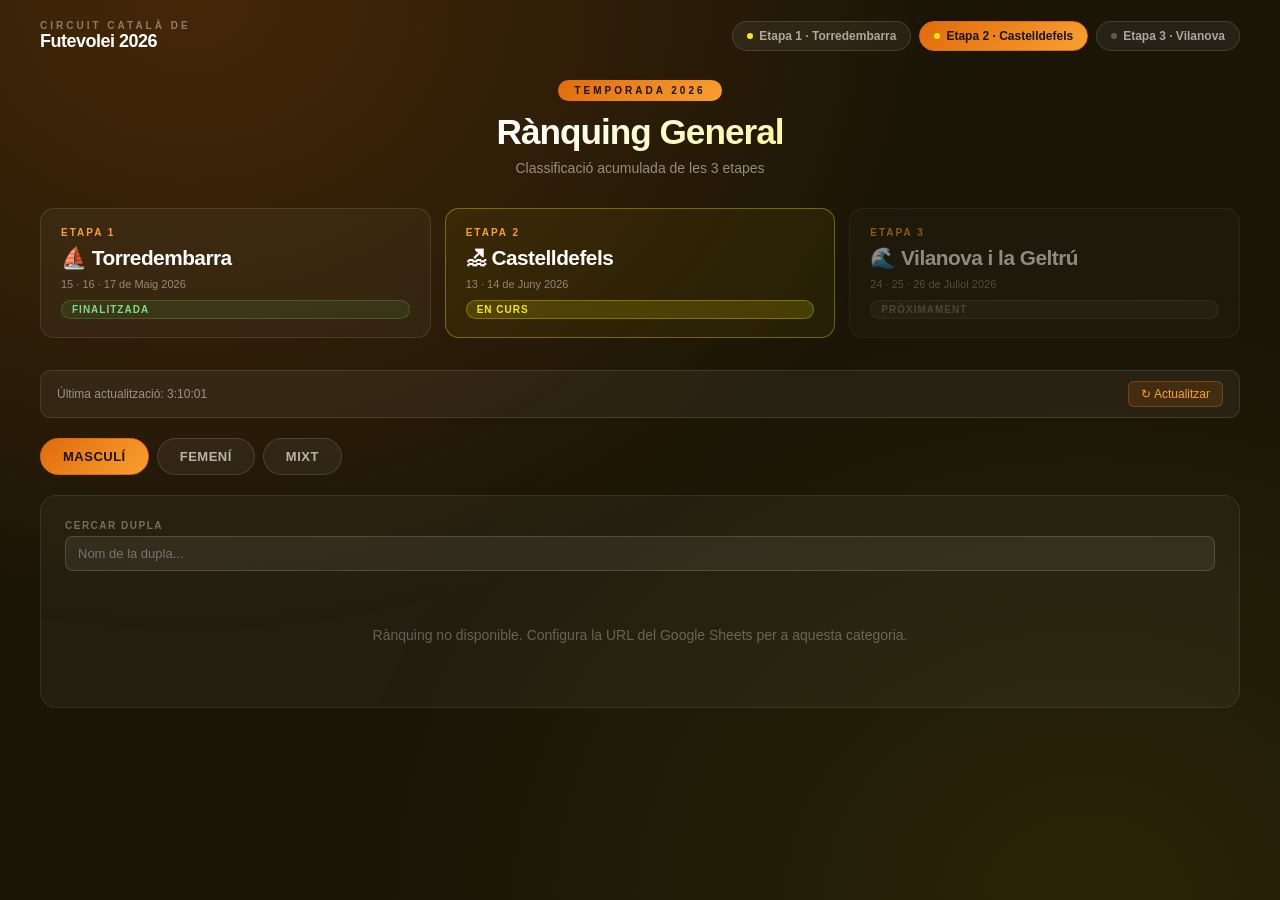
==== index.html @ 4a84e1e2 "Add files via upload" ====
<!DOCTYPE html>
<html lang="ca">
<head>
<meta charset="UTF-8">
<meta name="viewport" content="width=device-width, initial-scale=1.0">
<title>Rànquing General – Circuit Català de Futevolei 2026</title>
<!-- Google tag (gtag.js) -->
<script async src="https://www.googletagmanager.com/gtag/js?id=G-WKJ827VFRD"></script>
<script>
  window.dataLayer = window.dataLayer || [];
  function gtag(){dataLayer.push(arguments);}
  gtag('js', new Date());
  gtag('config', 'G-WKJ827VFRD');
</script>
<style>
*{margin:0;padding:0;box-sizing:border-box}
body{font-family:-apple-system,BlinkMacSystemFont,'Segoe UI',Roboto,sans-serif;background:#1a1507;min-height:100vh;padding:20px;color:#fff;overflow-x:hidden}
body::before{content:'';position:fixed;inset:0;background:radial-gradient(ellipse at 15% 0%,rgba(225,107,11,.22) 0%,transparent 50%),radial-gradient(ellipse at 85% 100%,rgba(249,234,9,.07) 0%,transparent 50%);pointer-events:none;z-index:0}
.container{max-width:1200px;margin:0 auto;position:relative;z-index:1}

/* NAV */
.top-nav{display:flex;align-items:center;justify-content:space-between;margin-bottom:28px;flex-wrap:wrap;gap:12px}
.nav-brand{display:flex;flex-direction:column}
.nav-brand-sub{font-size:10px;font-weight:700;letter-spacing:3px;color:rgba(255,255,255,.4);text-transform:uppercase}
.nav-brand-name{font-size:18px;font-weight:900;letter-spacing:-0.5px;color:#fff}
.nav-etapes{display:flex;gap:8px;flex-wrap:wrap}
.nav-etapa-btn{display:inline-flex;align-items:center;gap:6px;background:rgba(255,255,255,.06);border:1px solid rgba(255,255,255,.13);border-radius:20px;color:rgba(255,255,255,.6);text-decoration:none;font-size:12px;font-weight:600;padding:7px 14px;transition:all .2s}
.nav-etapa-btn:hover{background:rgba(225,107,11,.15);border-color:rgba(225,107,11,.4);color:#fff}
.nav-etapa-btn.active{background:linear-gradient(135deg,#e16b0b,#f9a030);border-color:#e16b0b;color:#1a1507}
.nav-etapa-btn .dot{width:6px;height:6px;border-radius:50%;background:#f9ea09;flex-shrink:0}
.nav-etapa-btn .dot.off{background:rgba(255,255,255,.25)}

/* HEADER */
.page-header{text-align:center;margin-bottom:32px}
.circuit-badge{display:inline-block;background:linear-gradient(135deg,#e16b0b,#f9a030);color:#1a1507;font-size:10px;font-weight:900;letter-spacing:3px;padding:5px 16px;border-radius:30px;margin-bottom:12px;text-transform:uppercase}
.page-title{font-size:2.2rem;font-weight:800;letter-spacing:-1px;line-height:1.1;margin-bottom:8px;background:linear-gradient(135deg,#fff 40%,#f9ea09);-webkit-background-clip:text;-webkit-text-fill-color:transparent;background-clip:text}
.page-sub{color:rgba(255,255,255,.5);font-size:14px}

/* ETAPES CARDS */
.etapes-grid{display:grid;grid-template-columns:repeat(3,1fr);gap:14px;margin-bottom:32px}
@media(max-width:700px){.etapes-grid{grid-template-columns:1fr}}
.etapa-card{background:rgba(255,255,255,.04);border:1px solid rgba(255,255,255,.1);border-radius:14px;padding:18px 20px;text-decoration:none;color:#fff;transition:all .2s;display:flex;flex-direction:column;gap:8px;position:relative;overflow:hidden}
.etapa-card::before{content:'';position:absolute;inset:0;background:linear-gradient(135deg,rgba(225,107,11,.08),transparent);opacity:0;transition:opacity .2s}
.etapa-card:hover{border-color:rgba(225,107,11,.4);transform:translateY(-2px);box-shadow:0 8px 32px rgba(225,107,11,.15)}
.etapa-card:hover::before{opacity:1}
.etapa-card.active-etapa{border-color:rgba(249,234,9,.35);background:rgba(249,234,9,.05)}
.etapa-card.upcoming{opacity:.5;cursor:default;pointer-events:none}
.etapa-card.upcoming:hover{transform:none;box-shadow:none}
.etapa-num{font-size:10px;font-weight:800;letter-spacing:2px;color:#f9a030;text-transform:uppercase}
.etapa-city{font-size:1.3rem;font-weight:800;letter-spacing:-.5px}
.etapa-date{font-size:11px;color:rgba(255,255,255,.45);font-weight:500}
.etapa-status{display:inline-block;font-size:10px;font-weight:700;letter-spacing:1px;padding:3px 10px;border-radius:10px;text-transform:uppercase;margin-top:2px}
.etapa-status.live{background:rgba(249,234,9,.15);color:#f9ea09;border:1px solid rgba(249,234,9,.3)}
.etapa-status.upcoming{background:rgba(255,255,255,.07);color:rgba(255,255,255,.35);border:1px solid rgba(255,255,255,.1)}
.etapa-status.done{background:rgba(100,200,100,.1);color:#7ddd7d;border:1px solid rgba(100,200,100,.25)}

/* CONTENT CARD */
.content-card{background:rgba(255,255,255,.04);border:1px solid rgba(255,255,255,.08);border-radius:16px;padding:24px;margin-bottom:16px}

/* TABS */
.cat-tabs{display:flex;gap:8px;margin-bottom:20px;flex-wrap:wrap}
.cat-tab{padding:10px 22px;background:rgba(255,255,255,.06);border:1px solid rgba(255,255,255,.13);border-radius:30px;color:rgba(255,255,255,.65);font-size:13px;font-weight:700;cursor:pointer;transition:all .2s;letter-spacing:.5px}
.cat-tab:hover{background:rgba(225,107,11,.15);border-color:rgba(225,107,11,.4);color:#fff}
.cat-tab.active{background:linear-gradient(135deg,#e16b0b,#f9a030);border-color:#e16b0b;color:#1a1507}

/* FILTERS */
.filters{display:flex;gap:12px;margin-bottom:16px;flex-wrap:wrap}
.filter-group{flex:1;min-width:180px}
.filter-group label{display:block;font-size:10px;font-weight:700;letter-spacing:1.5px;color:rgba(255,255,255,.35);text-transform:uppercase;margin-bottom:5px}
.filter-group input,.filter-group select{width:100%;padding:9px 12px;background:rgba(255,255,255,.06);border:1px solid rgba(255,255,255,.15);border-radius:8px;color:#fff;font-size:13px}
.filter-group input:focus,.filter-group select:focus{outline:none;border-color:#e16b0b}
.filter-group select option{background:#2a1f0a}

/* RANKING TABLE */
.ranking-table{width:100%;border-collapse:collapse}
.ranking-table thead tr{background:rgba(225,107,11,.12)}
.ranking-table th{padding:10px 14px;text-align:left;color:rgba(255,255,255,.45);font-size:11px;font-weight:700;letter-spacing:1px;text-transform:uppercase;cursor:pointer;user-select:none;white-space:nowrap}
.ranking-table th:hover{color:#f9a030}
.ranking-table th.num{text-align:center}
.ranking-table td{padding:10px 14px;border-bottom:1px solid rgba(255,255,255,.05);font-size:13px;color:rgba(255,255,255,.85)}
.ranking-table td.num{text-align:center}
.ranking-table tr:hover td{background:rgba(225,107,11,.06)}
.ranking-table tr:last-child td{border-bottom:none}

.pos{font-weight:800;font-size:1rem}
.pos-1{color:#f9ea09}
.pos-2{color:#d0d0d0}
.pos-3{color:#e16b0b}

.pts-col{font-weight:700;color:#f9a030;font-size:14px}
.pts-etapa{color:rgba(255,255,255,.45);font-size:12px}
.pts-etapa.has{color:rgba(255,255,255,.75)}

.dupla-name{font-weight:600}
.club-name{font-size:11px;color:rgba(255,255,255,.4);margin-top:2px}

.no-data{text-align:center;padding:40px;color:rgba(255,255,255,.3);font-size:14px}

/* UPDATE */
.update-bar{background:rgba(255,255,255,.05);border:1px solid rgba(255,255,255,.1);border-radius:10px;padding:10px 16px;font-size:12px;color:rgba(255,255,255,.5);margin-bottom:20px;display:flex;align-items:center;justify-content:space-between;flex-wrap:wrap;gap:8px}
.refresh-btn{background:rgba(225,107,11,.15);border:1px solid rgba(225,107,11,.35);color:#f9a030;font-size:12px;padding:5px 12px;border-radius:6px;cursor:pointer}
.refresh-btn:hover{background:rgba(225,107,11,.28)}

.loading{text-align:center;padding:40px;color:rgba(255,255,255,.35)}
.spinner{display:inline-block;width:24px;height:24px;border:2px solid rgba(255,255,255,.1);border-top-color:#e16b0b;border-radius:50%;animation:spin .8s linear infinite;margin-bottom:10px}
@keyframes spin{to{transform:rotate(360deg)}}
@media(max-width:600px){.page-title{font-size:1.6rem}body{padding:12px}.content-card{padding:14px}}
</style>
</head>
<body>
<div class="container">

<!-- NAV -->
<nav class="top-nav">
  <div class="nav-brand">
    <span class="nav-brand-sub">Circuit Català de</span>
    <span class="nav-brand-name">Futevolei 2026</span>
  </div>
  <div class="nav-etapes">
    <a href="torredembarra.html" class="nav-etapa-btn">
      <span class="dot"></span>Etapa 1 · Torredembarra
    </a>
    <a href="castelldefels.html" class="nav-etapa-btn active"><span class="dot"></span>Etapa 2 · Castelldefels</a>
    <span class="nav-etapa-btn"><span class="dot off"></span>Etapa 3 · Vilanova</span>
  </div>
</nav>

<!-- HEADER -->
<div class="page-header">
  <div><img src="logo.png" alt="Circuit Català" style="height:60px;filter:brightness(0) invert(1);opacity:.85;margin-bottom:10px" onerror="this.style.display='none'"></div>
  <div><span class="circuit-badge">Temporada 2026</span></div>
  <h1 class="page-title">Rànquing General</h1>
  <p class="page-sub">Classificació acumulada de les 3 etapes</p>
</div>

<!-- ETAPES CARDS -->
<div class="etapes-grid">
  <a href="torredembarra.html" class="etapa-card">
    <span class="etapa-num">Etapa 1</span>
    <span class="etapa-city">⛵ Torredembarra</span>
    <span class="etapa-date">15 · 16 · 17 de Maig 2026</span>
    <span class="etapa-status done">Finalitzada</span>
  </a>
  <a href="castelldefels.html" class="etapa-card active-etapa">
    <span class="etapa-num">Etapa 2</span>
    <span class="etapa-city">🏖 Castelldefels</span>
    <span class="etapa-date">13 · 14 de Juny 2026</span>
    <span class="etapa-status live">En curs</span>
  </a>
  <a href="vilanova.html" class="etapa-card upcoming">
    <span class="etapa-num">Etapa 3</span>
    <span class="etapa-city">🌊 Vilanova i la Geltrú</span>
    <span class="etapa-date">24 · 25 · 26 de Juliol 2026</span>
    <span class="etapa-status upcoming">Pròximament</span>
  </a>
</div>

<!-- UPDATE BAR -->
<div class="update-bar">
  <span id="last-update">Carregant rànquing...</span>
  <button class="refresh-btn" onclick="loadAllData()">↻ Actualitzar</button>
</div>

<!-- CAT TABS -->
<div class="cat-tabs">
  <button class="cat-tab active" onclick="switchCat('masc',this)">MASCULÍ</button>
  <button class="cat-tab" onclick="switchCat('femeni',this)">FEMENÍ</button>
  <button class="cat-tab" onclick="switchCat('mixt',this)">MIXT</button>
</div>

<div class="content-card">
  <div class="filters">
    <div class="filter-group">
      <label>Cercar dupla</label>
      <input type="text" id="search-dupla" placeholder="Nom de la dupla..." oninput="renderRanking()">
    </div>
  </div>
  <div id="ranking-content">
    <div class="loading"><div class="spinner"></div><p>Carregant dades...</p></div>
  </div>
</div>

</div>
<script>
// ── URLs RANKING (Google Sheets CSV) ─────────────────────
// Colunes: jugador, etapa_1, etapa_2, etapa_3, total (pontos ja calculats)
const RANKING_URLS = {
  masc:   'https://docs.google.com/spreadsheets/d/e/2PACX-1vRVwd7a3YqBdDzaDwcTBjEl8we4zX7CY9NFQYgVq4sI7mCsSC1YbwG3NDqfqMwtm47NcswYeRb42W15/pub?gid=1600162066&single=true&output=csv',
  femeni: 'https://docs.google.com/spreadsheets/d/e/2PACX-1vRVwd7a3YqBdDzaDwcTBjEl8we4zX7CY9NFQYgVq4sI7mCsSC1YbwG3NDqfqMwtm47NcswYeRb42W15/pub?gid=186506201&single=true&output=csv',
  mixt:   'https://docs.google.com/spreadsheets/d/e/2PACX-1vRVwd7a3YqBdDzaDwcTBjEl8we4zX7CY9NFQYgVq4sI7mCsSC1YbwG3NDqfqMwtm47NcswYeRb42W15/pub?gid=153975310&single=true&output=csv'
};

// ── DADOS ─────────────────────────────────────────────────
let rankingData = { masc: [], femeni: [], mixt: [] };
let currentCat = 'masc';
let sortField = 'total';
let sortAsc = false;

// ── CSV PARSER (robust) ──────────────────────────────────
function splitCSVLine(line){
  const r=[];let cur='';let q=false;
  for(let i=0;i<line.length;i++){const ch=line[i];
    if(ch==='"'){q=!q;}
    else if(ch===','&&!q){r.push(cur);cur='';}
    else cur+=ch;}
  r.push(cur);
  return r.map(s=>s.trim());
}
function csvToRows(text){
  const clean=text.replace(/^\uFEFF/,'').replace(/\r/g,'');
  const lines=clean.trim().split('\n').filter(l=>l.trim()!=='');
  if(!lines.length) return[];
  const headers=splitCSVLine(lines[0]).map(h=>h.toLowerCase().trim());
  const rows=[];
  for(let i=1;i<lines.length;i++){
    const vals=splitCSVLine(lines[i]);
    const row={};
    headers.forEach((k,idx)=>row[k]=(vals[idx]||'').trim());
    rows.push(row);
  }
  return rows;
}

// ── CÀRREGA ───────────────────────────────────────────────
async function loadAllData(){
  document.getElementById('last-update').textContent = 'Actualitzant...';
  await Promise.allSettled(Object.entries(RANKING_URLS).map(async([cat, url]) => {
    if(!url) return;
    try {
      const r = await fetch(url);
      if(!r.ok) throw new Error('HTTP ' + r.status);
      const data = parseRankingCSV(await r.text());
      if(data && data.length) rankingData[cat] = data;
    } catch(e) { console.warn('Ranking', cat, e); }
  }));
  document.getElementById('last-update').textContent =
    `Última actualització: ${new Date().toLocaleTimeString('ca-ES')}`;
  renderRanking();
}

function toNum(v){
  if(v===undefined||v===null||v==='') return null;
  const n=parseInt(String(v).replace(/[.\s]/g,''));
  return isNaN(n)?null:n;
}

function parseRankingCSV(text){
  const rows=csvToRows(text);
  const out=[];
  for(const row of rows){
    const nom = row.jugador || row.dupla || row.parella || '';
    if(!nom) continue;
    const e1=toNum(row.etapa_1), e2=toNum(row.etapa_2), e3=toNum(row.etapa_3);
    let total=toNum(row.total);
    if(total===null) total=(e1||0)+(e2||0)+(e3||0);
    out.push({ dupla: nom, etapa_1:e1, etapa_2:e2, etapa_3:e3, total });
  }
  return out.sort((a,b)=>(b.total||0)-(a.total||0));
}

// ── RENDER ────────────────────────────────────────────────
function switchCat(cat, btn){
  document.querySelectorAll('.cat-tab').forEach(t => t.classList.remove('active'));
  btn.classList.add('active');
  currentCat = cat;
  sortField = 'total'; sortAsc = false;
  renderRanking();
}

function sortBy(field){
  if(sortField === field) sortAsc = !sortAsc;
  else { sortField = field; sortAsc = false; }
  renderRanking();
}

function renderRanking(){
  const el = document.getElementById('ranking-content');
  const search = document.getElementById('search-dupla').value.toLowerCase();
  let data = [...(rankingData[currentCat] || [])];

  if(search) data = data.filter(d => d.dupla.toLowerCase().includes(search));

  data.sort((a,b) => {
    let av = a[sortField] ?? 0, bv = b[sortField] ?? 0;
    if(typeof av === 'string'){ av = av.toLowerCase(); bv = bv.toLowerCase(); }
    return sortAsc ? (av > bv ? 1 : -1) : (av < bv ? 1 : -1);
  });

  if(!data.length){
    el.innerHTML = `<div class="no-data">${rankingData[currentCat].length === 0
      ? 'Rànquing no disponible. Configura la URL del Google Sheets per a aquesta categoria.'
      : 'No s\'han trobat resultats.'}</div>`;
    return;
  }

  const rows = data.map((d, i) => {
    const pos = i + 1;
    const pc = pos===1?'pos-1':pos===2?'pos-2':pos===3?'pos-3':'';
    const e1 = d.etapa_1 ? `<span class="pts-etapa has">${d.etapa_1.toLocaleString()}</span>` : `<span class="pts-etapa">–</span>`;
    const e2 = d.etapa_2 ? `<span class="pts-etapa has">${d.etapa_2.toLocaleString()}</span>` : `<span class="pts-etapa">–</span>`;
    const e3 = d.etapa_3 ? `<span class="pts-etapa has">${d.etapa_3.toLocaleString()}</span>` : `<span class="pts-etapa">–</span>`;
    return `<tr>
      <td class="num"><span class="pos ${pc}">${pos}</span></td>
      <td><div class="dupla-name">${d.dupla}</div>${d.club?`<div class="club-name">${d.club}</div>`:''}</td>
      <td class="num">${e1}</td>
      <td class="num">${e2}</td>
      <td class="num">${e3}</td>
      <td class="num pts-col">${(d.total||0).toLocaleString()}</td>
    </tr>`;
  }).join('');

  el.innerHTML = `<div style="overflow-x:auto">
    <table class="ranking-table">
      <thead><tr>
        <th class="num" onclick="sortBy('pos')">#</th>
        <th onclick="sortBy('dupla')">Dupla</th>
        <th class="num" onclick="sortBy('etapa_1')">E1<br><small style="font-weight:400;opacity:.6">Torredembarra</small></th>
        <th class="num" onclick="sortBy('etapa_2')">E2<br><small style="font-weight:400;opacity:.6">Castelldefels</small></th>
        <th class="num" onclick="sortBy('etapa_3')">E3<br><small style="font-weight:400;opacity:.6">Vilanova</small></th>
        <th class="num" onclick="sortBy('total')">Total</th>
      </tr></thead>
      <tbody>${rows}</tbody>
    </table>
  </div>`;
}

// ── INIT ──────────────────────────────────────────────────
loadAllData();
setInterval(loadAllData, 120000);
</script>


</body>
</html>
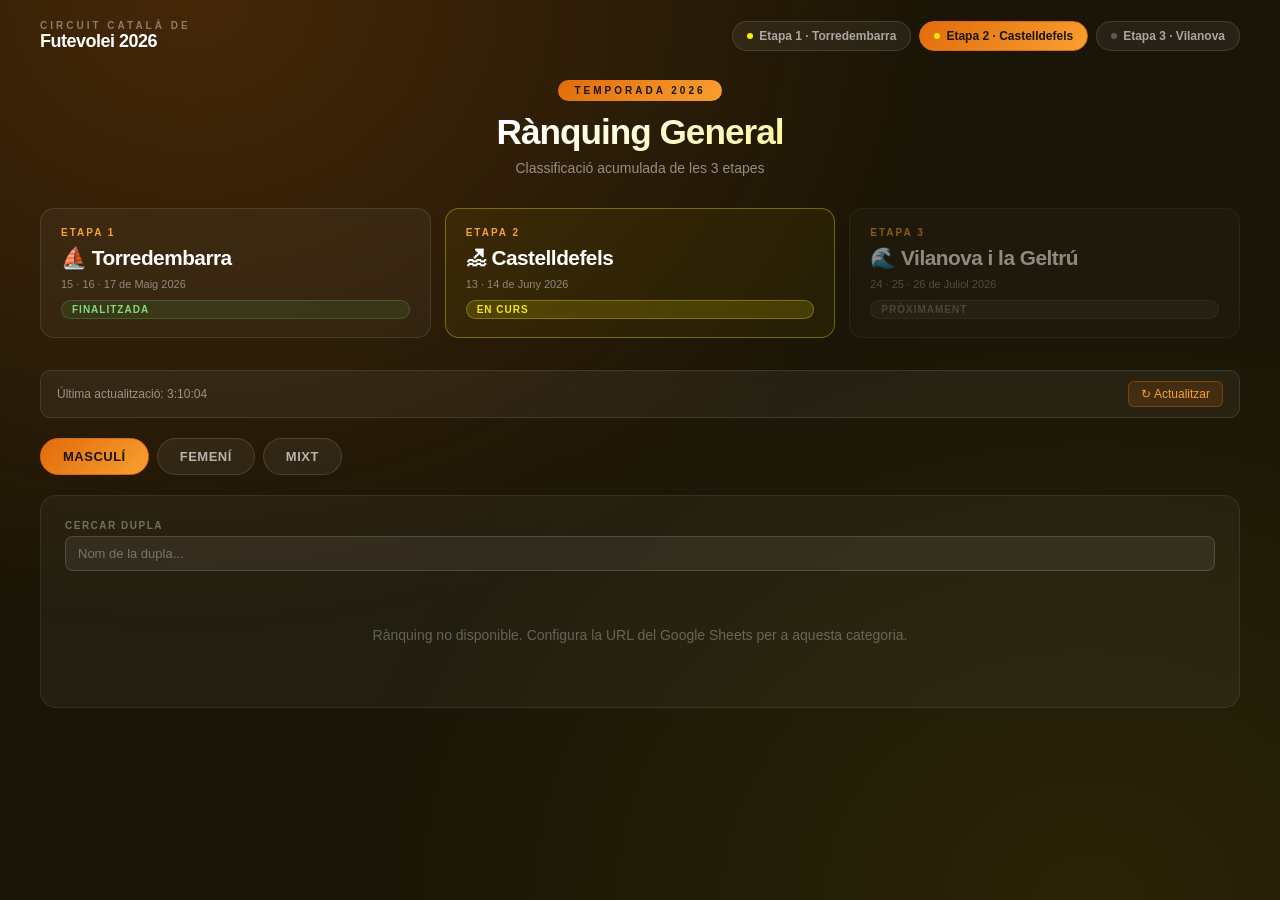
==== commit a80e130b: "Add files via upload" ====
--- a/index.html
+++ b/index.html
@@ -258,6 +258,25 @@
   return out.sort((a,b)=>(b.total||0)-(a.total||0));
 }
 
+// ── RÀNQUING (empat + desempat) ──────────────────────────
+// Total desc; desempat: qui va fer més punts abans (etapa_1, etapa_2, etapa_3)
+function rankCompare(a,b){
+  const dt=(b.total||0)-(a.total||0); if(dt) return dt;
+  const d1=(b.etapa_1||0)-(a.etapa_1||0); if(d1) return d1;
+  const d2=(b.etapa_2||0)-(a.etapa_2||0); if(d2) return d2;
+  const d3=(b.etapa_3||0)-(a.etapa_3||0); if(d3) return d3;
+  return 0;
+}
+function assignRanks(list){
+  const r=[...list].sort(rankCompare);
+  let lastTotal=null,lastRank=0;
+  r.forEach((d,i)=>{
+    if(d.total===lastTotal){ d._rank=lastRank; }
+    else { d._rank=i+1; lastRank=d._rank; lastTotal=d.total; }
+  });
+  return r;
+}
+
 // ── RENDER ────────────────────────────────────────────────
 function switchCat(cat, btn){
   document.querySelectorAll('.cat-tab').forEach(t => t.classList.remove('active'));
@@ -276,15 +295,21 @@
 function renderRanking(){
   const el = document.getElementById('ranking-content');
   const search = document.getElementById('search-dupla').value.toLowerCase();
+  assignRanks(rankingData[currentCat] || []);
   let data = [...(rankingData[currentCat] || [])];
 
   if(search) data = data.filter(d => d.dupla.toLowerCase().includes(search));
 
-  data.sort((a,b) => {
-    let av = a[sortField] ?? 0, bv = b[sortField] ?? 0;
-    if(typeof av === 'string'){ av = av.toLowerCase(); bv = bv.toLowerCase(); }
-    return sortAsc ? (av > bv ? 1 : -1) : (av < bv ? 1 : -1);
-  });
+  if(sortField === 'total' || sortField === 'pos'){
+    data.sort(rankCompare);
+    if(sortAsc) data.reverse();
+  } else {
+    data.sort((a,b) => {
+      let av = a[sortField] ?? 0, bv = b[sortField] ?? 0;
+      if(typeof av === 'string'){ av = av.toLowerCase(); bv = bv.toLowerCase(); }
+      return sortAsc ? (av > bv ? 1 : -1) : (av < bv ? 1 : -1);
+    });
+  }
 
   if(!data.length){
     el.innerHTML = `<div class="no-data">${rankingData[currentCat].length === 0
@@ -294,7 +319,7 @@
   }
 
   const rows = data.map((d, i) => {
-    const pos = i + 1;
+    const pos = d._rank;
     const pc = pos===1?'pos-1':pos===2?'pos-2':pos===3?'pos-3':'';
     const e1 = d.etapa_1 ? `<span class="pts-etapa has">${d.etapa_1.toLocaleString()}</span>` : `<span class="pts-etapa">–</span>`;
     const e2 = d.etapa_2 ? `<span class="pts-etapa has">${d.etapa_2.toLocaleString()}</span>` : `<span class="pts-etapa">–</span>`;
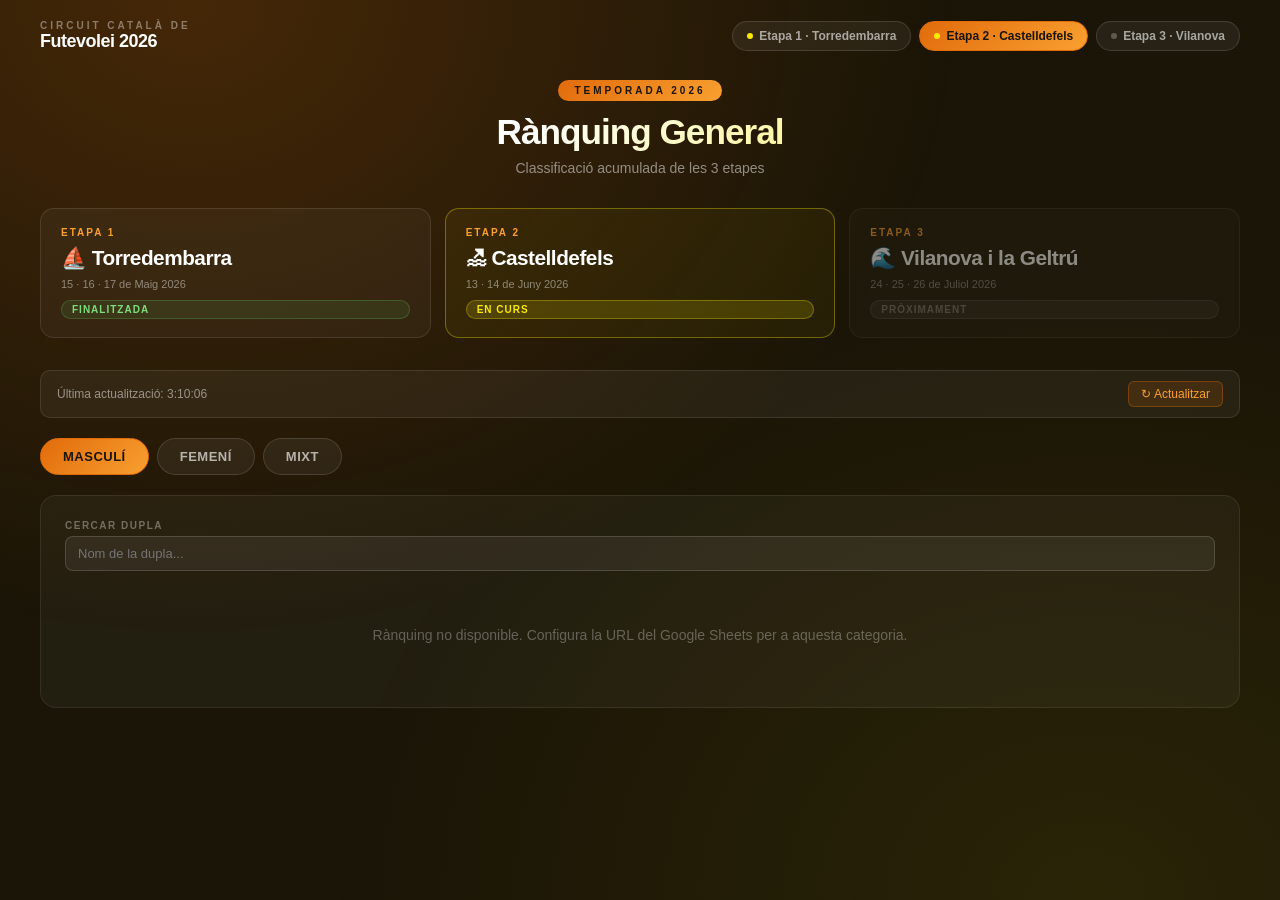
==== commit 154efcf6: "Add files via upload" ====
--- a/index.html
+++ b/index.html
@@ -93,6 +93,9 @@
 
 .dupla-name{font-weight:600}
 .club-name{font-size:11px;color:rgba(255,255,255,.4);margin-top:2px}
+.tie-mark{display:inline-block;margin-left:5px;font-size:11px;font-weight:800;color:#f9a030;vertical-align:middle}
+.rank-legend{display:flex;gap:18px;flex-wrap:wrap;margin-top:14px;padding-top:12px;border-top:1px solid rgba(255,255,255,.07);font-size:11px;color:rgba(255,255,255,.4)}
+.rank-legend b{color:#f9a030}
 
 .no-data{text-align:center;padding:40px;color:rgba(255,255,255,.3);font-size:14px}
 
@@ -274,6 +277,9 @@
     if(d.total===lastTotal){ d._rank=lastRank; }
     else { d._rank=i+1; lastRank=d._rank; lastTotal=d.total; }
   });
+  const counts={};
+  r.forEach(d=>counts[d._rank]=(counts[d._rank]||0)+1);
+  r.forEach(d=>d._tied=counts[d._rank]>1);
   return r;
 }
 
@@ -288,7 +294,7 @@
 
 function sortBy(field){
   if(sortField === field) sortAsc = !sortAsc;
-  else { sortField = field; sortAsc = false; }
+  else { sortField = field; sortAsc = (field === 'dupla'); }
   renderRanking();
 }
 
@@ -321,31 +327,38 @@
   const rows = data.map((d, i) => {
     const pos = d._rank;
     const pc = pos===1?'pos-1':pos===2?'pos-2':pos===3?'pos-3':'';
-    const e1 = d.etapa_1 ? `<span class="pts-etapa has">${d.etapa_1.toLocaleString()}</span>` : `<span class="pts-etapa">–</span>`;
-    const e2 = d.etapa_2 ? `<span class="pts-etapa has">${d.etapa_2.toLocaleString()}</span>` : `<span class="pts-etapa">–</span>`;
-    const e3 = d.etapa_3 ? `<span class="pts-etapa has">${d.etapa_3.toLocaleString()}</span>` : `<span class="pts-etapa">–</span>`;
+    const tie = d._tied ? `<span class="tie-mark" title="Empat amb la mateixa posició">=</span>` : '';
+    const cell = v => (v===null||v===undefined) ? `<span class="pts-etapa">–</span>` : `<span class="pts-etapa has">${v.toLocaleString()}</span>`;
     return `<tr>
-      <td class="num"><span class="pos ${pc}">${pos}</span></td>
-      <td><div class="dupla-name">${d.dupla}</div>${d.club?`<div class="club-name">${d.club}</div>`:''}</td>
-      <td class="num">${e1}</td>
-      <td class="num">${e2}</td>
-      <td class="num">${e3}</td>
+      <td class="num"><span class="pos ${pc}">${pos}</span>${tie}</td>
+      <td><div class="dupla-name">${d.dupla}</div></td>
+      <td class="num">${cell(d.etapa_1)}</td>
+      <td class="num">${cell(d.etapa_2)}</td>
+      <td class="num">${cell(d.etapa_3)}</td>
       <td class="num pts-col">${(d.total||0).toLocaleString()}</td>
     </tr>`;
   }).join('');
 
+  const arrow = f => sortField===f ? (sortAsc?' ↑':' ↓') : '';
+  const count = data.length;
+
   el.innerHTML = `<div style="overflow-x:auto">
     <table class="ranking-table">
       <thead><tr>
-        <th class="num" onclick="sortBy('pos')">#</th>
-        <th onclick="sortBy('dupla')">Dupla</th>
-        <th class="num" onclick="sortBy('etapa_1')">E1<br><small style="font-weight:400;opacity:.6">Torredembarra</small></th>
-        <th class="num" onclick="sortBy('etapa_2')">E2<br><small style="font-weight:400;opacity:.6">Castelldefels</small></th>
-        <th class="num" onclick="sortBy('etapa_3')">E3<br><small style="font-weight:400;opacity:.6">Vilanova</small></th>
-        <th class="num" onclick="sortBy('total')">Total</th>
+        <th class="num" onclick="sortBy('pos')">#${arrow('pos')}</th>
+        <th onclick="sortBy('dupla')">Dupla${arrow('dupla')}</th>
+        <th class="num" onclick="sortBy('etapa_1')">E1${arrow('etapa_1')}<br><small style="font-weight:400;opacity:.6">Torredembarra</small></th>
+        <th class="num" onclick="sortBy('etapa_2')">E2${arrow('etapa_2')}<br><small style="font-weight:400;opacity:.6">Castelldefels</small></th>
+        <th class="num" onclick="sortBy('etapa_3')">E3${arrow('etapa_3')}<br><small style="font-weight:400;opacity:.6">Vilanova</small></th>
+        <th class="num" onclick="sortBy('total')">Total${arrow('total')}</th>
       </tr></thead>
       <tbody>${rows}</tbody>
     </table>
+  </div>
+  <div class="rank-legend">
+    <span>${count} ${count===1?'dupla':'duples'}</span>
+    <span><b>=</b> mateixa posició (empat)</span>
+    <span>Desempat: qui arriba abans a la puntuació més alta</span>
   </div>`;
 }
 
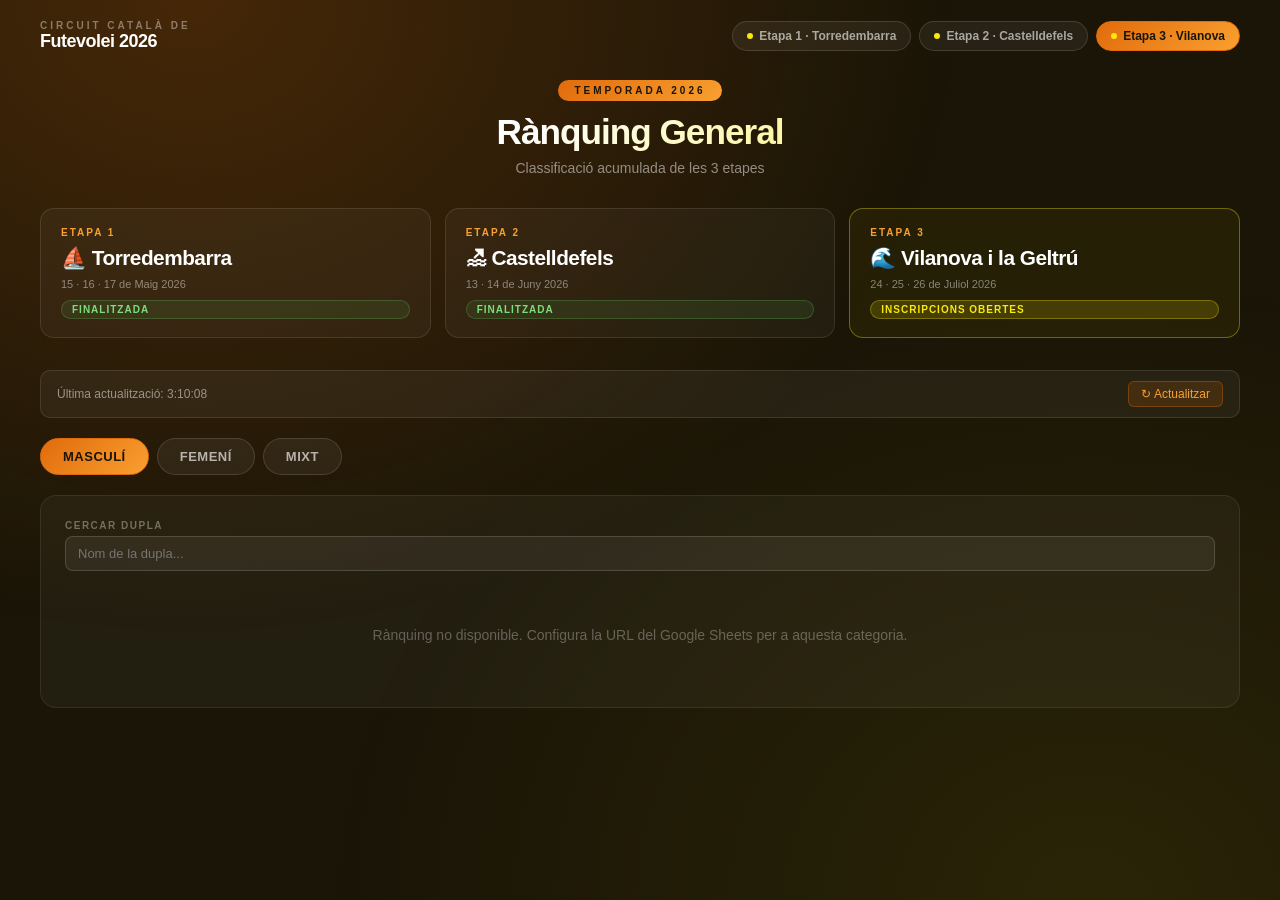
==== commit 977fb239: "Add files via upload" ====
--- a/index.html
+++ b/index.html
@@ -123,8 +123,8 @@
     <a href="torredembarra.html" class="nav-etapa-btn">
       <span class="dot"></span>Etapa 1 · Torredembarra
     </a>
-    <a href="castelldefels.html" class="nav-etapa-btn active"><span class="dot"></span>Etapa 2 · Castelldefels</a>
-    <span class="nav-etapa-btn"><span class="dot off"></span>Etapa 3 · Vilanova</span>
+    <a href="castelldefels.html" class="nav-etapa-btn"><span class="dot"></span>Etapa 2 · Castelldefels</a>
+    <a href="vilanova.html" class="nav-etapa-btn active"><span class="dot"></span>Etapa 3 · Vilanova</a>
   </div>
 </nav>
 
@@ -144,17 +144,17 @@
     <span class="etapa-date">15 · 16 · 17 de Maig 2026</span>
     <span class="etapa-status done">Finalitzada</span>
   </a>
-  <a href="castelldefels.html" class="etapa-card active-etapa">
+  <a href="castelldefels.html" class="etapa-card">
     <span class="etapa-num">Etapa 2</span>
     <span class="etapa-city">🏖 Castelldefels</span>
     <span class="etapa-date">13 · 14 de Juny 2026</span>
-    <span class="etapa-status live">En curs</span>
+    <span class="etapa-status done">Finalitzada</span>
   </a>
-  <a href="vilanova.html" class="etapa-card upcoming">
+  <a href="vilanova.html" class="etapa-card active-etapa">
     <span class="etapa-num">Etapa 3</span>
     <span class="etapa-city">🌊 Vilanova i la Geltrú</span>
     <span class="etapa-date">24 · 25 · 26 de Juliol 2026</span>
-    <span class="etapa-status upcoming">Pròximament</span>
+    <span class="etapa-status live">Inscripcions obertes</span>
   </a>
 </div>
 
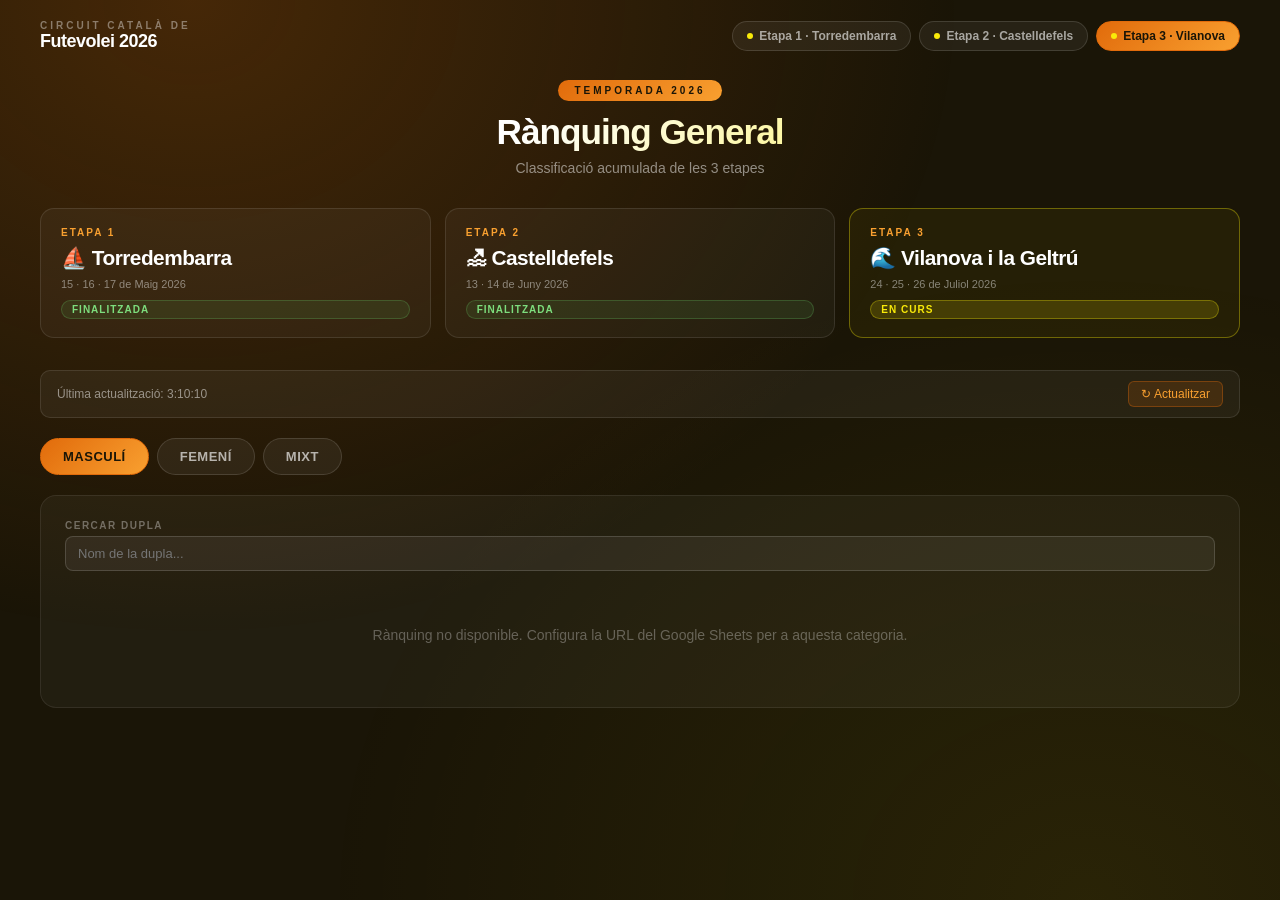
==== commit 606f9e4d: "Add files via upload" ====
--- a/index.html
+++ b/index.html
@@ -154,7 +154,7 @@
     <span class="etapa-num">Etapa 3</span>
     <span class="etapa-city">🌊 Vilanova i la Geltrú</span>
     <span class="etapa-date">24 · 25 · 26 de Juliol 2026</span>
-    <span class="etapa-status live">Inscripcions obertes</span>
+    <span class="etapa-status live">En curs</span>
   </a>
 </div>
 
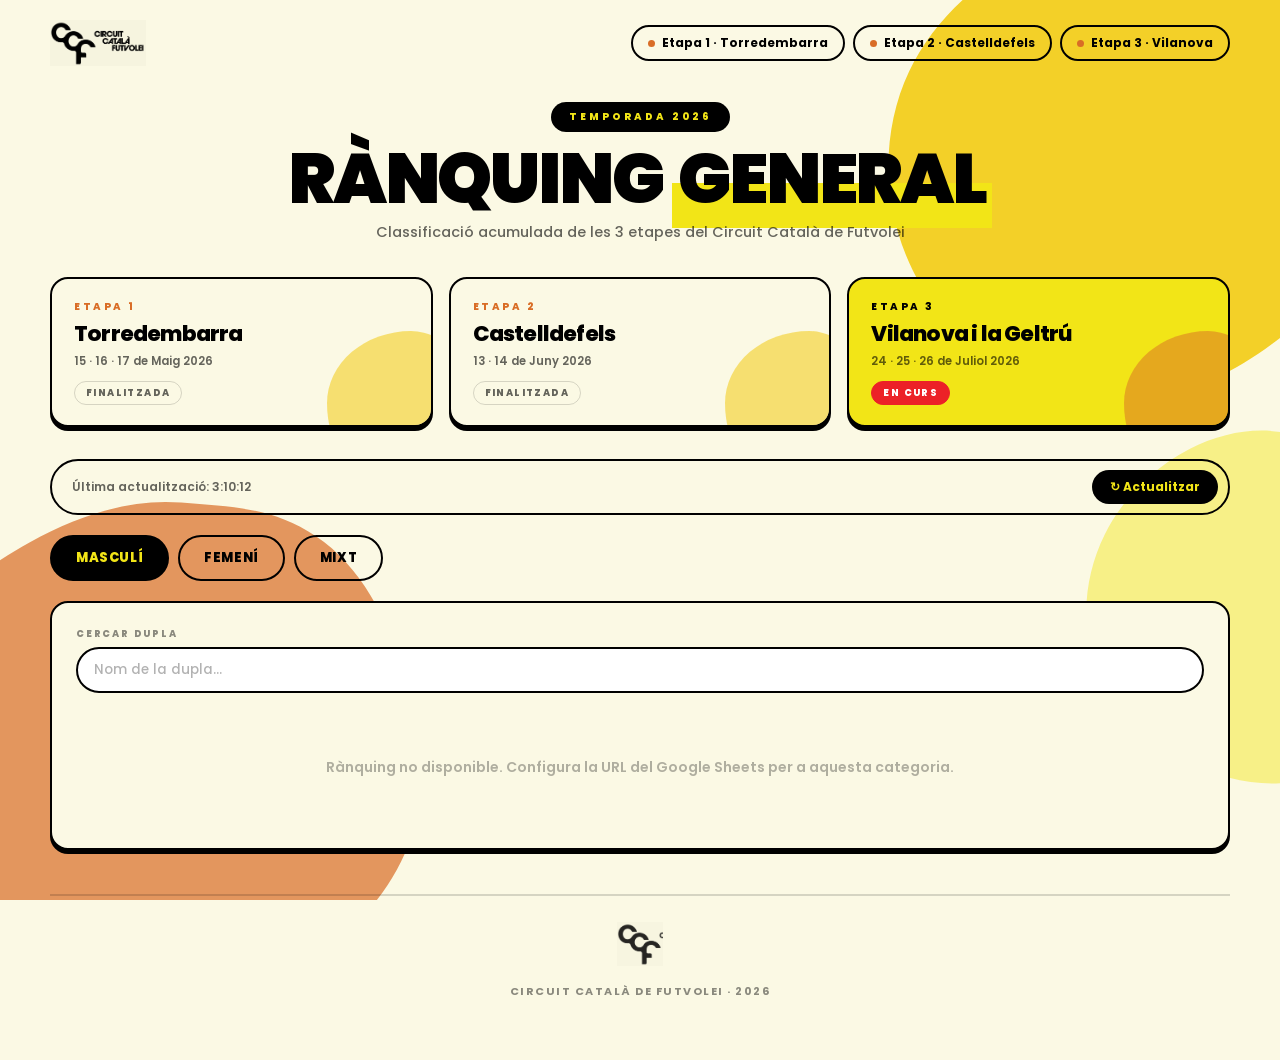
==== commit 43a8c137: "Add files via upload" ====
--- a/index.html
+++ b/index.html
@@ -3,168 +3,80 @@
 <head>
 <meta charset="UTF-8">
 <meta name="viewport" content="width=device-width, initial-scale=1.0">
-<title>Rànquing General – Circuit Català de Futevolei 2026</title>
-<!-- Google tag (gtag.js) -->
-<script async src="https://www.googletagmanager.com/gtag/js?id=G-WKJ827VFRD"></script>
-<script>
-  window.dataLayer = window.dataLayer || [];
-  function gtag(){dataLayer.push(arguments);}
-  gtag('js', new Date());
-  gtag('config', 'G-WKJ827VFRD');
-</script>
-<style>
-*{margin:0;padding:0;box-sizing:border-box}
-body{font-family:-apple-system,BlinkMacSystemFont,'Segoe UI',Roboto,sans-serif;background:#1a1507;min-height:100vh;padding:20px;color:#fff;overflow-x:hidden}
-body::before{content:'';position:fixed;inset:0;background:radial-gradient(ellipse at 15% 0%,rgba(225,107,11,.22) 0%,transparent 50%),radial-gradient(ellipse at 85% 100%,rgba(249,234,9,.07) 0%,transparent 50%);pointer-events:none;z-index:0}
-.container{max-width:1200px;margin:0 auto;position:relative;z-index:1}
-
-/* NAV */
-.top-nav{display:flex;align-items:center;justify-content:space-between;margin-bottom:28px;flex-wrap:wrap;gap:12px}
-.nav-brand{display:flex;flex-direction:column}
-.nav-brand-sub{font-size:10px;font-weight:700;letter-spacing:3px;color:rgba(255,255,255,.4);text-transform:uppercase}
-.nav-brand-name{font-size:18px;font-weight:900;letter-spacing:-0.5px;color:#fff}
-.nav-etapes{display:flex;gap:8px;flex-wrap:wrap}
-.nav-etapa-btn{display:inline-flex;align-items:center;gap:6px;background:rgba(255,255,255,.06);border:1px solid rgba(255,255,255,.13);border-radius:20px;color:rgba(255,255,255,.6);text-decoration:none;font-size:12px;font-weight:600;padding:7px 14px;transition:all .2s}
-.nav-etapa-btn:hover{background:rgba(225,107,11,.15);border-color:rgba(225,107,11,.4);color:#fff}
-.nav-etapa-btn.active{background:linear-gradient(135deg,#e16b0b,#f9a030);border-color:#e16b0b;color:#1a1507}
-.nav-etapa-btn .dot{width:6px;height:6px;border-radius:50%;background:#f9ea09;flex-shrink:0}
-.nav-etapa-btn .dot.off{background:rgba(255,255,255,.25)}
-
-/* HEADER */
-.page-header{text-align:center;margin-bottom:32px}
-.circuit-badge{display:inline-block;background:linear-gradient(135deg,#e16b0b,#f9a030);color:#1a1507;font-size:10px;font-weight:900;letter-spacing:3px;padding:5px 16px;border-radius:30px;margin-bottom:12px;text-transform:uppercase}
-.page-title{font-size:2.2rem;font-weight:800;letter-spacing:-1px;line-height:1.1;margin-bottom:8px;background:linear-gradient(135deg,#fff 40%,#f9ea09);-webkit-background-clip:text;-webkit-text-fill-color:transparent;background-clip:text}
-.page-sub{color:rgba(255,255,255,.5);font-size:14px}
-
-/* ETAPES CARDS */
-.etapes-grid{display:grid;grid-template-columns:repeat(3,1fr);gap:14px;margin-bottom:32px}
-@media(max-width:700px){.etapes-grid{grid-template-columns:1fr}}
-.etapa-card{background:rgba(255,255,255,.04);border:1px solid rgba(255,255,255,.1);border-radius:14px;padding:18px 20px;text-decoration:none;color:#fff;transition:all .2s;display:flex;flex-direction:column;gap:8px;position:relative;overflow:hidden}
-.etapa-card::before{content:'';position:absolute;inset:0;background:linear-gradient(135deg,rgba(225,107,11,.08),transparent);opacity:0;transition:opacity .2s}
-.etapa-card:hover{border-color:rgba(225,107,11,.4);transform:translateY(-2px);box-shadow:0 8px 32px rgba(225,107,11,.15)}
-.etapa-card:hover::before{opacity:1}
-.etapa-card.active-etapa{border-color:rgba(249,234,9,.35);background:rgba(249,234,9,.05)}
-.etapa-card.upcoming{opacity:.5;cursor:default;pointer-events:none}
-.etapa-card.upcoming:hover{transform:none;box-shadow:none}
-.etapa-num{font-size:10px;font-weight:800;letter-spacing:2px;color:#f9a030;text-transform:uppercase}
-.etapa-city{font-size:1.3rem;font-weight:800;letter-spacing:-.5px}
-.etapa-date{font-size:11px;color:rgba(255,255,255,.45);font-weight:500}
-.etapa-status{display:inline-block;font-size:10px;font-weight:700;letter-spacing:1px;padding:3px 10px;border-radius:10px;text-transform:uppercase;margin-top:2px}
-.etapa-status.live{background:rgba(249,234,9,.15);color:#f9ea09;border:1px solid rgba(249,234,9,.3)}
-.etapa-status.upcoming{background:rgba(255,255,255,.07);color:rgba(255,255,255,.35);border:1px solid rgba(255,255,255,.1)}
-.etapa-status.done{background:rgba(100,200,100,.1);color:#7ddd7d;border:1px solid rgba(100,200,100,.25)}
-
-/* CONTENT CARD */
-.content-card{background:rgba(255,255,255,.04);border:1px solid rgba(255,255,255,.08);border-radius:16px;padding:24px;margin-bottom:16px}
-
-/* TABS */
-.cat-tabs{display:flex;gap:8px;margin-bottom:20px;flex-wrap:wrap}
-.cat-tab{padding:10px 22px;background:rgba(255,255,255,.06);border:1px solid rgba(255,255,255,.13);border-radius:30px;color:rgba(255,255,255,.65);font-size:13px;font-weight:700;cursor:pointer;transition:all .2s;letter-spacing:.5px}
-.cat-tab:hover{background:rgba(225,107,11,.15);border-color:rgba(225,107,11,.4);color:#fff}
-.cat-tab.active{background:linear-gradient(135deg,#e16b0b,#f9a030);border-color:#e16b0b;color:#1a1507}
-
-/* FILTERS */
-.filters{display:flex;gap:12px;margin-bottom:16px;flex-wrap:wrap}
-.filter-group{flex:1;min-width:180px}
-.filter-group label{display:block;font-size:10px;font-weight:700;letter-spacing:1.5px;color:rgba(255,255,255,.35);text-transform:uppercase;margin-bottom:5px}
-.filter-group input,.filter-group select{width:100%;padding:9px 12px;background:rgba(255,255,255,.06);border:1px solid rgba(255,255,255,.15);border-radius:8px;color:#fff;font-size:13px}
-.filter-group input:focus,.filter-group select:focus{outline:none;border-color:#e16b0b}
-.filter-group select option{background:#2a1f0a}
-
-/* RANKING TABLE */
-.ranking-table{width:100%;border-collapse:collapse}
-.ranking-table thead tr{background:rgba(225,107,11,.12)}
-.ranking-table th{padding:10px 14px;text-align:left;color:rgba(255,255,255,.45);font-size:11px;font-weight:700;letter-spacing:1px;text-transform:uppercase;cursor:pointer;user-select:none;white-space:nowrap}
-.ranking-table th:hover{color:#f9a030}
-.ranking-table th.num{text-align:center}
-.ranking-table td{padding:10px 14px;border-bottom:1px solid rgba(255,255,255,.05);font-size:13px;color:rgba(255,255,255,.85)}
-.ranking-table td.num{text-align:center}
-.ranking-table tr:hover td{background:rgba(225,107,11,.06)}
-.ranking-table tr:last-child td{border-bottom:none}
-
-.pos{font-weight:800;font-size:1rem}
-.pos-1{color:#f9ea09}
-.pos-2{color:#d0d0d0}
-.pos-3{color:#e16b0b}
-
-.pts-col{font-weight:700;color:#f9a030;font-size:14px}
-.pts-etapa{color:rgba(255,255,255,.45);font-size:12px}
-.pts-etapa.has{color:rgba(255,255,255,.75)}
-
-.dupla-name{font-weight:600}
-.club-name{font-size:11px;color:rgba(255,255,255,.4);margin-top:2px}
-.tie-mark{display:inline-block;margin-left:5px;font-size:11px;font-weight:800;color:#f9a030;vertical-align:middle}
-.rank-legend{display:flex;gap:18px;flex-wrap:wrap;margin-top:14px;padding-top:12px;border-top:1px solid rgba(255,255,255,.07);font-size:11px;color:rgba(255,255,255,.4)}
-.rank-legend b{color:#f9a030}
-
-.no-data{text-align:center;padding:40px;color:rgba(255,255,255,.3);font-size:14px}
-
-/* UPDATE */
-.update-bar{background:rgba(255,255,255,.05);border:1px solid rgba(255,255,255,.1);border-radius:10px;padding:10px 16px;font-size:12px;color:rgba(255,255,255,.5);margin-bottom:20px;display:flex;align-items:center;justify-content:space-between;flex-wrap:wrap;gap:8px}
-.refresh-btn{background:rgba(225,107,11,.15);border:1px solid rgba(225,107,11,.35);color:#f9a030;font-size:12px;padding:5px 12px;border-radius:6px;cursor:pointer}
-.refresh-btn:hover{background:rgba(225,107,11,.28)}
-
-.loading{text-align:center;padding:40px;color:rgba(255,255,255,.35)}
-.spinner{display:inline-block;width:24px;height:24px;border:2px solid rgba(255,255,255,.1);border-top-color:#e16b0b;border-radius:50%;animation:spin .8s linear infinite;margin-bottom:10px}
-@keyframes spin{to{transform:rotate(360deg)}}
-@media(max-width:600px){.page-title{font-size:1.6rem}body{padding:12px}.content-card{padding:14px}}
-</style>
+<title>Rànquing General – Circuit Català de Futvolei 2026</title>
+<meta name="description" content="Rànquing general del Circuit Català de Futvolei 2026. Classificació acumulada de les etapes de Torredembarra, Castelldefels i Vilanova.">
+<meta name="theme-color" content="#FBF9E4">
+<link rel="preconnect" href="https://fonts.googleapis.com">
+<link rel="preconnect" href="https://fonts.gstatic.com" crossorigin>
+<link href="https://fonts.googleapis.com/css2?family=Poppins:wght@500;600;700;800;900&display=swap" rel="stylesheet">
+<link rel="stylesheet" href="ccf.css">
 </head>
 <body>
-<div class="container">
-
-<!-- NAV -->
+
+<!-- ── BLOBS DE FONS ───────────────────────────── -->
+<div class="blobs" aria-hidden="true">
+  <svg class="blob-a" viewBox="0 0 200 200" xmlns="http://www.w3.org/2000/svg">
+    <path fill="#F2CB13" d="M42.7,-62.9C55.1,-54.8,64.6,-42.1,70.7,-27.8C76.8,-13.5,79.5,2.4,75.3,16.4C71.1,30.4,60,42.5,47.2,52.9C34.4,63.3,19.9,72,3.6,74.5C-12.7,77,-30.8,73.3,-45.3,63.9C-59.8,54.5,-70.7,39.4,-75.6,22.7C-80.5,6,-79.4,-12.3,-72.2,-27.6C-65,-42.9,-51.7,-55.2,-37.1,-62.9C-22.5,-70.6,-6.6,-73.7,7.9,-71.3C22.4,-68.9,30.3,-71,42.7,-62.9Z" transform="translate(100 100)"/>
+  </svg>
+  <svg class="blob-b" viewBox="0 0 200 200" xmlns="http://www.w3.org/2000/svg">
+    <path fill="#D96D26" d="M47.4,-66.8C60.1,-58.4,68,-43.1,72.8,-27.3C77.6,-11.5,79.3,4.9,74.6,19.2C69.9,33.5,58.8,45.8,45.5,55.6C32.2,65.4,16.1,72.7,-0.8,73.8C-17.7,74.9,-35.4,69.8,-48.3,59.4C-61.2,49,-69.3,33.3,-73.1,16.6C-76.9,-0.1,-76.4,-17.8,-69.3,-32.1C-62.2,-46.4,-48.5,-57.3,-34.3,-65.1C-20.1,-72.9,-5.4,-77.6,8.9,-76.4C23.2,-75.2,34.7,-75.2,47.4,-66.8Z" transform="translate(100 100)"/>
+  </svg>
+  <svg class="blob-c" viewBox="0 0 200 200" xmlns="http://www.w3.org/2000/svg">
+    <path fill="#F2E517" d="M39.9,-56.6C51.1,-49.3,59.2,-37.3,65.2,-24C71.2,-10.7,75.1,3.9,71.6,16.6C68.1,29.3,57.2,40.1,45.1,49.6C33,59.1,19.7,67.3,4.7,69.3C-10.3,71.3,-27,67.1,-41.2,58.4C-55.4,49.7,-67.1,36.5,-71.9,21.2C-76.7,5.9,-74.6,-11.5,-67.4,-26C-60.2,-40.5,-47.9,-52.1,-34.6,-58.9C-21.3,-65.7,-7,-67.7,4.8,-64.3C16.6,-60.9,28.7,-63.9,39.9,-56.6Z" transform="translate(100 100)"/>
+  </svg>
+</div>
+
+<div class="container narrow">
+
+<!-- ── NAV ─────────────────────────────────────── -->
 <nav class="top-nav">
-  <div class="nav-brand">
-    <span class="nav-brand-sub">Circuit Català de</span>
-    <span class="nav-brand-name">Futevolei 2026</span>
-  </div>
+  <a href="index.html" class="nav-logo" aria-label="Circuit Català de Futvolei">
+    <img src="ccf-lockup.png" alt="Circuit Català de Futvolei"
+         onerror="this.outerHTML='<span class=&quot;fallback&quot;>CIRCUIT CATALÀ FUTVOLEI</span>'">
+  </a>
   <div class="nav-etapes">
-    <a href="torredembarra.html" class="nav-etapa-btn">
-      <span class="dot"></span>Etapa 1 · Torredembarra
-    </a>
+    <a href="torredembarra.html" class="nav-etapa-btn"><span class="dot"></span>Etapa 1 · Torredembarra</a>
     <a href="castelldefels.html" class="nav-etapa-btn"><span class="dot"></span>Etapa 2 · Castelldefels</a>
-    <a href="vilanova.html" class="nav-etapa-btn active"><span class="dot"></span>Etapa 3 · Vilanova</a>
+    <a href="vilanova.html" class="nav-etapa-btn"><span class="dot"></span>Etapa 3 · Vilanova</a>
   </div>
 </nav>
 
-<!-- HEADER -->
+<!-- ── HEADER ──────────────────────────────────── -->
 <div class="page-header">
-  <div><img src="logo.png" alt="Circuit Català" style="height:60px;filter:brightness(0) invert(1);opacity:.85;margin-bottom:10px" onerror="this.style.display='none'"></div>
   <div><span class="circuit-badge">Temporada 2026</span></div>
-  <h1 class="page-title">Rànquing General</h1>
-  <p class="page-sub">Classificació acumulada de les 3 etapes</p>
-</div>
-
-<!-- ETAPES CARDS -->
+  <h1 class="page-title">Rànquing <span class="hl">General</span></h1>
+  <p class="page-sub">Classificació acumulada de les 3 etapes del Circuit Català de Futvolei</p>
+</div>
+
+<!-- ── ETAPES CARDS ────────────────────────────── -->
 <div class="etapes-grid">
   <a href="torredembarra.html" class="etapa-card">
     <span class="etapa-num">Etapa 1</span>
-    <span class="etapa-city">⛵ Torredembarra</span>
+    <span class="etapa-city">Torredembarra</span>
     <span class="etapa-date">15 · 16 · 17 de Maig 2026</span>
     <span class="etapa-status done">Finalitzada</span>
   </a>
   <a href="castelldefels.html" class="etapa-card">
     <span class="etapa-num">Etapa 2</span>
-    <span class="etapa-city">🏖 Castelldefels</span>
+    <span class="etapa-city">Castelldefels</span>
     <span class="etapa-date">13 · 14 de Juny 2026</span>
     <span class="etapa-status done">Finalitzada</span>
   </a>
   <a href="vilanova.html" class="etapa-card active-etapa">
     <span class="etapa-num">Etapa 3</span>
-    <span class="etapa-city">🌊 Vilanova i la Geltrú</span>
+    <span class="etapa-city">Vilanova i la Geltrú</span>
     <span class="etapa-date">24 · 25 · 26 de Juliol 2026</span>
     <span class="etapa-status live">En curs</span>
   </a>
 </div>
 
-<!-- UPDATE BAR -->
+<!-- ── UPDATE BAR ──────────────────────────────── -->
 <div class="update-bar">
   <span id="last-update">Carregant rànquing...</span>
   <button class="refresh-btn" onclick="loadAllData()">↻ Actualitzar</button>
 </div>
 
-<!-- CAT TABS -->
+<!-- ── CAT TABS ────────────────────────────────── -->
 <div class="cat-tabs">
   <button class="cat-tab active" onclick="switchCat('masc',this)">MASCULÍ</button>
   <button class="cat-tab" onclick="switchCat('femeni',this)">FEMENÍ</button>
@@ -183,7 +95,14 @@
   </div>
 </div>
 
-</div>
+<!-- ── FOOTER ──────────────────────────────────── -->
+<footer class="site-footer">
+  <img src="ccf-mark.png" alt="CCF" onerror="this.style.display='none'">
+  <p>Circuit Català de Futvolei · 2026</p>
+</footer>
+
+</div>
+
 <script>
 // ── URLs RANKING (Google Sheets CSV) ─────────────────────
 // Colunes: jugador, etapa_1, etapa_2, etapa_3, total (pontos ja calculats)
@@ -210,7 +129,7 @@
   return r.map(s=>s.trim());
 }
 function csvToRows(text){
-  const clean=text.replace(/^\uFEFF/,'').replace(/\r/g,'');
+  const clean=text.replace(/^﻿/,'').replace(/\r/g,'');
   const lines=clean.trim().split('\n').filter(l=>l.trim()!=='');
   if(!lines.length) return[];
   const headers=splitCSVLine(lines[0]).map(h=>h.toLowerCase().trim());
@@ -327,9 +246,10 @@
   const rows = data.map((d, i) => {
     const pos = d._rank;
     const pc = pos===1?'pos-1':pos===2?'pos-2':pos===3?'pos-3':'';
+    const rowClass = pos<=3 ? `podium-${pos}` : '';
     const tie = d._tied ? `<span class="tie-mark" title="Empat amb la mateixa posició">=</span>` : '';
     const cell = v => (v===null||v===undefined) ? `<span class="pts-etapa">–</span>` : `<span class="pts-etapa has">${v.toLocaleString()}</span>`;
-    return `<tr>
+    return `<tr class="${rowClass}">
       <td class="num"><span class="pos ${pc}">${pos}</span>${tie}</td>
       <td><div class="dupla-name">${d.dupla}</div></td>
       <td class="num">${cell(d.etapa_1)}</td>
@@ -347,9 +267,9 @@
       <thead><tr>
         <th class="num" onclick="sortBy('pos')">#${arrow('pos')}</th>
         <th onclick="sortBy('dupla')">Dupla${arrow('dupla')}</th>
-        <th class="num" onclick="sortBy('etapa_1')">E1${arrow('etapa_1')}<br><small style="font-weight:400;opacity:.6">Torredembarra</small></th>
-        <th class="num" onclick="sortBy('etapa_2')">E2${arrow('etapa_2')}<br><small style="font-weight:400;opacity:.6">Castelldefels</small></th>
-        <th class="num" onclick="sortBy('etapa_3')">E3${arrow('etapa_3')}<br><small style="font-weight:400;opacity:.6">Vilanova</small></th>
+        <th class="num" onclick="sortBy('etapa_1')">E1${arrow('etapa_1')}<br><small>Torredembarra</small></th>
+        <th class="num" onclick="sortBy('etapa_2')">E2${arrow('etapa_2')}<br><small>Castelldefels</small></th>
+        <th class="num" onclick="sortBy('etapa_3')">E3${arrow('etapa_3')}<br><small>Vilanova</small></th>
         <th class="num" onclick="sortBy('total')">Total${arrow('total')}</th>
       </tr></thead>
       <tbody>${rows}</tbody>
@@ -367,6 +287,5 @@
 setInterval(loadAllData, 120000);
 </script>
 
-
 </body>
 </html>
--- a/ccf.css
+++ b/ccf.css
@@ -0,0 +1,370 @@
+/* ══════════════════════════════════════════════════════════
+   CCF · Circuit Català de Futvolei — Design system
+   Paleta extreta del manual de marca (Logo CCF.pdf)
+   ══════════════════════════════════════════════════════════ */
+:root{
+  --cream:#FBF9E4;
+  --cream-2:#F5F1D2;
+  --white:#FFFFFF;
+  --ink:#000000;
+  --ink-70:rgba(0,0,0,.70);
+  --ink-60:rgba(0,0,0,.60);
+  --ink-45:rgba(0,0,0,.45);
+  --ink-30:rgba(0,0,0,.30);
+  --ink-15:rgba(0,0,0,.15);
+  --ink-08:rgba(0,0,0,.08);
+  --gold:#F2CB13;
+  --lemon:#F2E517;
+  --orange:#D96D26;
+  --red:#EC2127;
+  --green:#3B6D11;
+  --radius:18px;
+  --radius-sm:12px;
+  --shadow:0 4px 0 var(--ink);
+  --shadow-hover:6px 7px 0 var(--ink);
+}
+
+*{margin:0;padding:0;box-sizing:border-box}
+html{scroll-behavior:smooth}
+body{
+  font-family:'Poppins',-apple-system,BlinkMacSystemFont,'Segoe UI',Roboto,sans-serif;
+  background:var(--cream);color:var(--ink);
+  min-height:100vh;padding:20px 20px 60px;overflow-x:hidden;position:relative;
+  -webkit-font-smoothing:antialiased;
+}
+.container{max-width:1300px;margin:0 auto;position:relative;z-index:1}
+.container.narrow{max-width:1180px}
+
+/* ── BLOBS DE FONS ─────────────────────────────────────── */
+.blobs{position:fixed;inset:0;z-index:0;pointer-events:none;overflow:hidden}
+.blobs svg{position:absolute}
+.blob-a{top:-160px;right:-180px;width:640px;opacity:.9}
+.blob-b{bottom:-220px;left:-200px;width:700px;opacity:.7}
+.blob-c{top:38%;right:-260px;width:520px;opacity:.45}
+@media(max-width:800px){
+  .blob-a{width:420px;top:-110px;right:-140px}
+  .blob-b{width:460px;bottom:-160px;left:-150px}
+  .blob-c{display:none}
+}
+
+/* ── NAV ───────────────────────────────────────────────── */
+.top-nav{display:flex;align-items:center;justify-content:space-between;gap:16px;flex-wrap:wrap;margin-bottom:30px}
+.nav-logo{display:flex;align-items:center;text-decoration:none}
+.nav-logo img{height:46px;width:auto;display:block}
+.nav-logo .fallback{font-weight:900;font-size:18px;letter-spacing:-.6px;color:var(--ink)}
+.nav-etapes{display:flex;gap:8px;flex-wrap:wrap;align-items:center}
+.nav-etapa-btn{
+  display:inline-flex;align-items:center;gap:7px;background:transparent;
+  border:2px solid var(--ink);border-radius:40px;color:var(--ink);text-decoration:none;
+  font-size:12px;font-weight:700;padding:7px 15px;
+  transition:background .15s,color .15s,transform .15s;
+}
+.nav-etapa-btn:hover{background:var(--gold);transform:translateY(-2px)}
+.nav-etapa-btn.active{background:var(--ink);color:var(--lemon)}
+.nav-etapa-btn.disabled{border-color:var(--ink-15);color:var(--ink-30);pointer-events:none}
+.nav-etapa-btn .dot{width:7px;height:7px;border-radius:50%;background:var(--orange);flex-shrink:0}
+.nav-etapa-btn.active .dot{background:var(--lemon)}
+.nav-etapa-btn .dot.off{background:var(--ink-30)}
+.nav-back{
+  display:inline-flex;align-items:center;gap:7px;color:var(--ink);text-decoration:none;
+  font-size:13px;font-weight:700;border-bottom:2px solid transparent;transition:border-color .15s;
+}
+.nav-back:hover{border-bottom-color:var(--orange)}
+
+/* ── HEADER ────────────────────────────────────────────── */
+.page-header{text-align:center;margin-bottom:34px;padding-top:6px}
+.circuit-badge,.etapa-badge{
+  display:inline-block;background:var(--ink);color:var(--lemon);
+  font-size:10px;font-weight:800;letter-spacing:3px;text-transform:uppercase;
+  padding:7px 18px;border-radius:40px;margin-bottom:14px;
+}
+.page-title{
+  font-size:clamp(2.2rem,6.5vw,4.4rem);font-weight:900;line-height:.94;
+  letter-spacing:-2.2px;text-transform:uppercase;margin-bottom:10px;
+}
+.page-title .hl{background:linear-gradient(180deg,transparent 55%,var(--lemon) 55%);padding:0 6px}
+.page-sub{color:var(--ink-60);font-size:14.5px;font-weight:500;max-width:540px;margin:0 auto}
+.dates-badge{
+  display:inline-flex;align-items:center;gap:7px;background:var(--gold);
+  border:2px solid var(--ink);color:var(--ink);font-size:12px;font-weight:700;
+  padding:6px 15px;border-radius:40px;margin-top:12px;
+}
+.live-badge{
+  display:inline-flex;align-items:center;gap:7px;background:var(--red);
+  border:2px solid var(--ink);color:#fff;font-size:12px;font-weight:700;
+  padding:6px 15px;border-radius:40px;margin-top:12px;margin-left:6px;
+}
+.live-dot{width:7px;height:7px;background:#fff;border-radius:50%;animation:pulse 1.5s infinite}
+@keyframes pulse{0%,100%{opacity:1}50%{opacity:.25}}
+
+/* ── ETAPES CARDS ──────────────────────────────────────── */
+.etapes-grid{display:grid;grid-template-columns:repeat(3,1fr);gap:16px;margin-bottom:32px}
+@media(max-width:760px){.etapes-grid{grid-template-columns:1fr}}
+.etapa-card{
+  background:var(--cream);border:2.5px solid var(--ink);border-radius:var(--radius);
+  padding:20px 22px;text-decoration:none;color:var(--ink);display:flex;flex-direction:column;gap:7px;
+  position:relative;overflow:hidden;box-shadow:var(--shadow);
+  transition:transform .18s,box-shadow .18s,background .18s;
+}
+.etapa-card::after{
+  content:'';position:absolute;right:-46px;bottom:-56px;width:150px;height:150px;
+  background:var(--gold);border-radius:56% 44% 62% 38%/48% 58% 42% 52%;opacity:.55;
+  transition:transform .25s;z-index:0;
+}
+.etapa-card>*{position:relative;z-index:1}
+.etapa-card:hover{transform:translate(-2px,-3px);box-shadow:var(--shadow-hover)}
+.etapa-card:hover::after{transform:scale(1.18) rotate(-12deg)}
+.etapa-card.active-etapa{background:var(--lemon)}
+.etapa-card.active-etapa::after{background:var(--orange);opacity:.5}
+.etapa-card.upcoming{opacity:.42;pointer-events:none;box-shadow:none}
+.etapa-num{font-size:10px;font-weight:800;letter-spacing:2.5px;text-transform:uppercase;color:var(--orange)}
+.etapa-card.active-etapa .etapa-num{color:var(--ink)}
+.etapa-city{font-size:1.35rem;font-weight:800;letter-spacing:-.8px;line-height:1.1}
+.etapa-date{font-size:11.5px;color:var(--ink-60);font-weight:600}
+.etapa-status{
+  align-self:flex-start;font-size:9.5px;font-weight:800;letter-spacing:1.4px;text-transform:uppercase;
+  padding:4px 11px;border-radius:20px;margin-top:4px;border:1.5px solid var(--ink);
+}
+.etapa-status.live{background:var(--red);color:#fff;border-color:var(--red)}
+.etapa-status.done{background:transparent;color:var(--ink-60);border-color:var(--ink-15)}
+.etapa-status.upcoming{background:transparent;color:var(--ink-30);border-color:var(--ink-15)}
+
+/* ── UPDATE BAR ────────────────────────────────────────── */
+.update-bar{
+  display:flex;align-items:center;justify-content:space-between;gap:10px;flex-wrap:wrap;
+  border:2px solid var(--ink);border-radius:40px;padding:9px 10px 9px 20px;
+  font-size:12px;font-weight:600;color:var(--ink-60);margin-bottom:20px;
+}
+.refresh-btn{
+  background:var(--ink);color:var(--lemon);border:none;font-family:inherit;
+  font-size:12px;font-weight:700;padding:8px 18px;border-radius:40px;cursor:pointer;transition:background .15s;
+}
+.refresh-btn:hover{background:var(--orange);color:#fff}
+
+/* ── TABS ──────────────────────────────────────────────── */
+.cat-tabs{display:flex;gap:9px;margin-bottom:20px;flex-wrap:wrap}
+.cat-tab{
+  padding:11px 24px;background:transparent;border:2.5px solid var(--ink);border-radius:40px;
+  color:var(--ink);font-family:inherit;font-size:13px;font-weight:800;letter-spacing:.6px;
+  cursor:pointer;transition:background .15s,color .15s,transform .15s;
+}
+.cat-tab:hover{background:var(--gold);transform:translateY(-2px)}
+.cat-tab.active{background:var(--ink);color:var(--lemon)}
+
+/* ── CONTENT CARD ──────────────────────────────────────── */
+.content-card{
+  background:var(--cream);border:2.5px solid var(--ink);border-radius:var(--radius);
+  padding:24px;margin-bottom:16px;box-shadow:var(--shadow);
+}
+.cat-info-box{
+  background:var(--gold);border:2px solid var(--ink);border-radius:var(--radius-sm);
+  padding:13px 17px;margin-bottom:20px;font-size:12.5px;color:var(--ink);font-weight:500;line-height:1.65;
+}
+.cat-info-box strong{font-weight:800}
+
+/* ── FILTERS ───────────────────────────────────────────── */
+.filters{display:flex;gap:14px;margin-bottom:18px;flex-wrap:wrap}
+.filter-group{flex:1;min-width:200px}
+.filter-group label{
+  display:block;font-size:9.5px;font-weight:800;letter-spacing:1.8px;
+  text-transform:uppercase;color:var(--ink-45);margin-bottom:6px;
+}
+.filter-group input,.filter-group select{
+  width:100%;padding:11px 16px;background:var(--white);border:2px solid var(--ink);
+  border-radius:40px;color:var(--ink);font-family:inherit;font-size:13.5px;font-weight:600;
+}
+.filter-group input::placeholder{color:var(--ink-30);font-weight:500}
+.filter-group input:focus,.filter-group select:focus{outline:none;box-shadow:0 0 0 3px var(--gold)}
+.filter-group select option{background:var(--white)}
+
+/* ── RANKING TABLE ─────────────────────────────────────── */
+.ranking-table{width:100%;border-collapse:separate;border-spacing:0}
+.ranking-table thead tr{background:var(--ink)}
+.ranking-table th{
+  padding:12px 14px;text-align:left;color:var(--cream);font-size:10px;font-weight:800;
+  letter-spacing:1.2px;text-transform:uppercase;cursor:pointer;user-select:none;
+  white-space:nowrap;transition:color .15s;
+}
+.ranking-table th:first-child{border-radius:12px 0 0 12px}
+.ranking-table th:last-child{border-radius:0 12px 12px 0}
+.ranking-table th:hover{color:var(--lemon)}
+.ranking-table th.num{text-align:center}
+.ranking-table th small{font-weight:500;opacity:.55;letter-spacing:.2px;text-transform:none}
+.ranking-table td{padding:12px 14px;border-bottom:1.5px solid var(--ink-15);font-size:13.5px;font-weight:600;color:var(--ink)}
+.ranking-table td.num{text-align:center}
+.ranking-table tbody tr{transition:background .12s}
+.ranking-table tbody tr:hover td{background:rgba(242,203,19,.28)}
+.ranking-table tr:last-child td{border-bottom:none}
+.ranking-table tbody tr.podium-1 td{background:rgba(242,229,23,.45)}
+.ranking-table tbody tr.podium-2 td{background:rgba(0,0,0,.05)}
+.ranking-table tbody tr.podium-3 td{background:rgba(217,109,38,.14)}
+
+.pos{
+  display:inline-flex;align-items:center;justify-content:center;min-width:30px;height:30px;
+  padding:0 7px;border-radius:40px;font-weight:900;font-size:14px;
+}
+.pos-1{background:var(--gold);border:2px solid var(--ink)}
+.pos-2{background:#DCDCD0;border:2px solid var(--ink)}
+.pos-3{background:var(--orange);color:#fff;border:2px solid var(--ink)}
+
+.pts-col{font-weight:900;font-size:15px}
+.pts-etapa{color:var(--ink-30);font-weight:600}
+.pts-etapa.has{color:var(--ink);font-weight:700}
+.dupla-name{font-weight:700;letter-spacing:-.2px}
+.club-name{font-size:11px;color:var(--ink-45);margin-top:2px;font-weight:500}
+.tie-mark{margin-left:5px;font-size:12px;font-weight:900;color:var(--orange)}
+.rank-legend{
+  display:flex;gap:20px;flex-wrap:wrap;margin-top:16px;padding-top:14px;
+  border-top:2px solid var(--ink-15);font-size:11.5px;font-weight:600;color:var(--ink-60);
+}
+.rank-legend b{color:var(--orange);font-weight:900}
+
+/* ── GRUPS ─────────────────────────────────────────────── */
+.groups-grid{display:grid;grid-template-columns:repeat(auto-fit,minmax(360px,1fr));gap:16px}
+.group-card{background:var(--white);border:2.5px solid var(--ink);border-radius:var(--radius);overflow:hidden;box-shadow:var(--shadow)}
+.group-header{
+  background:var(--ink);color:var(--lemon);padding:12px 18px;font-weight:900;font-size:12px;
+  letter-spacing:2px;text-transform:uppercase;display:flex;justify-content:space-between;align-items:center;
+}
+.group-size{font-size:10px;opacity:.7;font-weight:600;letter-spacing:.5px}
+.group-body{padding:14px 18px}
+.section-label{font-size:10px;letter-spacing:1.6px;color:var(--ink-45);text-transform:uppercase;font-weight:800;margin-bottom:8px}
+
+.match-row{display:flex;flex-direction:column;align-items:flex-start;gap:6px;padding:10px 0;border-bottom:1.5px solid var(--ink-08);font-size:12px}
+.match-row:last-of-type{border-bottom:none}
+.match-teams{display:flex;align-items:center;gap:6px;width:100%}
+.team-name{flex:1;color:var(--ink);font-weight:600;font-size:13px;min-width:0}
+.team-name.right{text-align:right}
+.vs{color:var(--ink-30);font-size:10px;min-width:12px;text-align:center;font-weight:700}
+.score-wrap{display:flex;gap:4px}
+.score-box{
+  width:28px;height:26px;background:var(--cream-2);border:2px solid var(--ink);border-radius:7px;
+  display:flex;align-items:center;justify-content:center;font-size:12px;font-weight:800;color:var(--ink-60);
+}
+.score-box.winner{background:var(--gold);color:var(--ink)}
+
+/* ── STANDINGS ─────────────────────────────────────────── */
+.standings-table{width:100%;border-collapse:separate;border-spacing:0;font-size:12px;margin-top:14px}
+.standings-table thead tr{background:var(--ink)}
+.standings-table th{padding:9px 10px;text-align:center;color:var(--cream);font-weight:800;font-size:10px;letter-spacing:.8px;text-transform:uppercase}
+.standings-table th:first-child{text-align:left;border-radius:10px 0 0 10px}
+.standings-table th:last-child{border-radius:0 10px 10px 0}
+.standings-table td{padding:9px 10px;text-align:center;color:var(--ink);font-weight:600;border-bottom:1.5px solid var(--ink-08)}
+.standings-table td:first-child{text-align:left}
+.standings-table tr:last-child td{border-bottom:none}
+.rank-badge{
+  display:inline-flex;align-items:center;justify-content:center;width:22px;height:22px;
+  border-radius:50%;font-size:11px;font-weight:900;margin-right:7px;border:1.5px solid var(--ink);
+}
+.rank-1{background:var(--lemon);color:var(--ink)}
+.rank-2{background:#DCDCD0;color:var(--ink)}
+.rank-3{background:var(--orange);color:#fff}
+.rank-other{background:transparent;color:var(--ink-45);border-color:var(--ink-15)}
+.mini-tie{font-size:9px;color:var(--ink-30);margin-left:4px;font-weight:600}
+
+/* ── BRACKET ───────────────────────────────────────────── */
+.bracket-section-title{
+  font-size:11px;font-weight:900;letter-spacing:2.2px;color:var(--ink);text-transform:uppercase;
+  margin:26px 0 14px;display:flex;align-items:center;gap:12px;
+}
+.bracket-section-title::before,.bracket-section-title::after{content:'';flex:1;height:2px;background:var(--ink-15)}
+.bracket-svg-wrap{overflow-x:auto;padding:4px 0 16px;cursor:default}
+.bracket-sublabel{font-size:10px;letter-spacing:2px;text-transform:uppercase;margin:16px 0 6px;font-weight:800}
+
+/* ── REPESCA ───────────────────────────────────────────── */
+.repesca-grid{display:grid;grid-template-columns:repeat(auto-fit,minmax(235px,1fr));gap:12px}
+.repesca-card{background:var(--white);border:2px solid var(--ink);border-radius:var(--radius-sm);padding:14px 16px}
+.repesca-card h4{font-size:10px;letter-spacing:1.6px;text-transform:uppercase;color:var(--ink-45);font-weight:800;margin-bottom:10px}
+.repesca-row{display:flex;align-items:center;gap:8px;padding:6px 0;font-size:12px;border-bottom:1.5px solid var(--ink-08)}
+.repesca-row:last-child{border-bottom:none}
+.repesca-pos{width:18px;text-align:center;font-size:10px;font-weight:900;color:var(--ink-30)}
+.repesca-name{flex:1;color:var(--ink);font-weight:600;min-width:0;overflow:hidden;text-overflow:ellipsis;white-space:nowrap}
+.repesca-grp{font-size:9px;color:var(--ink-30);letter-spacing:.5px;font-weight:700}
+.repesca-num{font-size:11px;color:var(--ink-60);font-variant-numeric:tabular-nums;min-width:38px;text-align:right;font-weight:600}
+.repesca-cut{display:flex;align-items:center;gap:8px;margin:8px 0;font-size:9px;font-weight:900;letter-spacing:1.6px;text-transform:uppercase;color:var(--orange)}
+.repesca-cut::before,.repesca-cut::after{content:'';flex:1;height:2px;background:var(--orange);opacity:.4}
+.repesca-note{font-size:11px;color:var(--ink-45);line-height:1.6;margin-top:12px;font-weight:500}
+.repesca-row.fora .repesca-name{color:var(--ink-30)}
+
+/* ── PROGRAMA ──────────────────────────────────────────── */
+.programa-day-tabs{display:flex;gap:8px;margin-bottom:16px;flex-wrap:wrap}
+.prog-day-btn{
+  padding:8px 18px;background:transparent;border:2px solid var(--ink);border-radius:40px;
+  color:var(--ink);font-family:inherit;font-size:12px;font-weight:700;cursor:pointer;transition:background .15s;
+}
+.prog-day-btn:hover{background:var(--gold)}
+.prog-day-btn.active{background:var(--ink);color:var(--lemon)}
+.programa-table{width:100%;border-collapse:separate;border-spacing:0;font-size:12px}
+.programa-table th{
+  padding:10px 14px;text-align:left;background:var(--ink);color:var(--cream);font-weight:800;
+  font-size:10px;letter-spacing:1px;text-transform:uppercase;white-space:nowrap;
+}
+.programa-table th:first-child{border-radius:10px 0 0 10px}
+.programa-table th:last-child{border-radius:0 10px 10px 0}
+.programa-table td{padding:10px 14px;border-bottom:1.5px solid var(--ink-08);color:var(--ink);font-weight:600;vertical-align:middle;white-space:nowrap}
+.programa-table tr:last-child td{border-bottom:none}
+.programa-table tr:hover td{background:rgba(242,203,19,.22)}
+.hora-badge,.sched-hora{
+  display:inline-block;background:var(--lemon);border:1.5px solid var(--ink);color:var(--ink);
+  font-size:10.5px;font-weight:800;padding:2px 8px;border-radius:6px;white-space:nowrap;
+}
+.hora-badge{margin-right:5px}
+.sched-camp{
+  display:inline-block;background:var(--orange);border:1.5px solid var(--ink);color:#fff;
+  font-size:10.5px;font-weight:800;padding:2px 8px;border-radius:6px;white-space:nowrap;
+}
+.sched-badge{display:inline-flex;align-items:center;gap:5px;flex-shrink:0}
+.match-sched{margin-bottom:5px}
+.prog-empty{text-align:center;padding:32px;color:var(--ink-30);font-size:13px;font-weight:600}
+
+/* ── DEST PILLS ────────────────────────────────────────── */
+.dest-pill{display:inline-block;font-size:9px;font-weight:900;letter-spacing:1px;padding:2px 7px;border-radius:5px;text-transform:uppercase;border:1.5px solid var(--ink)}
+.dest-a{background:var(--lemon);color:var(--ink)}
+.dest-b{background:var(--orange);color:#fff}
+.dest-d{background:transparent;color:var(--ink-45);border-color:var(--ink-15)}
+
+/* ── DETAILS / FORMAT ──────────────────────────────────── */
+.fmt-details{margin-top:18px;border:2px solid var(--ink-15);border-radius:var(--radius-sm);background:var(--white)}
+.fmt-details>summary{cursor:pointer;list-style:none;padding:11px 15px;font-size:10px;font-weight:800;letter-spacing:1.6px;text-transform:uppercase;color:var(--ink-60)}
+.fmt-details>summary::-webkit-details-marker{display:none}
+.fmt-details>summary::before{content:'▸ ';color:var(--orange)}
+.fmt-details[open]>summary::before{content:'▾ '}
+.fmt-details>summary:hover{color:var(--orange)}
+.fmt-body{padding:0 15px 15px}
+
+/* ── CONFIG PANEL (admin) ──────────────────────────────── */
+.config-panel{background:var(--white);border:2.5px solid var(--ink);border-radius:var(--radius);padding:18px 20px;margin-bottom:20px}
+.config-title{font-size:13px;font-weight:900;color:var(--ink);margin-bottom:12px;text-transform:uppercase;letter-spacing:.8px}
+.config-section{font-size:10px;font-weight:800;color:var(--ink-45);margin:14px 0 8px;letter-spacing:1.4px;text-transform:uppercase}
+.config-row{display:flex;align-items:center;gap:10px;margin-bottom:8px;flex-wrap:wrap}
+.config-label{font-size:12px;color:var(--ink-60);font-weight:600;min-width:120px}
+.config-input{flex:1;min-width:200px;background:var(--cream);border:2px solid var(--ink);border-radius:8px;color:var(--ink);font-family:inherit;font-size:12px;font-weight:500;padding:7px 11px}
+.config-input::placeholder{color:var(--ink-30)}
+.config-save{background:var(--ink);color:var(--lemon);border:none;border-radius:40px;padding:8px 18px;font-family:inherit;font-size:12px;font-weight:800;cursor:pointer}
+.config-save:hover{background:var(--orange);color:#fff}
+.config-hint{font-size:11px;color:var(--ink-45);margin-top:10px;line-height:1.55;font-weight:500}
+.toggle-config{background:transparent;border:2px solid var(--ink);color:var(--ink);font-family:inherit;font-size:12px;font-weight:700;padding:7px 16px;border-radius:40px;cursor:pointer;margin-bottom:16px}
+
+/* ── STATES ────────────────────────────────────────────── */
+.no-data{text-align:center;padding:46px 20px;color:var(--ink-30);font-size:14px;font-weight:600}
+.loading{text-align:center;padding:46px;color:var(--ink-45);font-weight:600}
+.spinner{
+  display:inline-block;width:28px;height:28px;border:3px solid var(--ink-15);
+  border-top-color:var(--orange);border-radius:50%;animation:spin .8s linear infinite;margin-bottom:12px;
+}
+@keyframes spin{to{transform:rotate(360deg)}}
+
+/* ── FOOTER ────────────────────────────────────────────── */
+.site-footer{text-align:center;margin-top:44px;padding-top:26px;border-top:2px solid var(--ink-15)}
+.site-footer img{height:44px;opacity:.85;margin-bottom:10px}
+.site-footer p{font-size:11px;font-weight:700;letter-spacing:1.5px;text-transform:uppercase;color:var(--ink-45)}
+
+/* ── RESPONSIVE ────────────────────────────────────────── */
+@media(max-width:600px){
+  body{padding:14px 14px 40px}
+  .content-card{padding:16px}
+  .groups-grid{grid-template-columns:1fr}
+  .cat-tab{padding:9px 16px;font-size:12px}
+  .ranking-table td,.ranking-table th{padding:10px 8px;font-size:12.5px}
+  .nav-logo img{height:38px}
+}
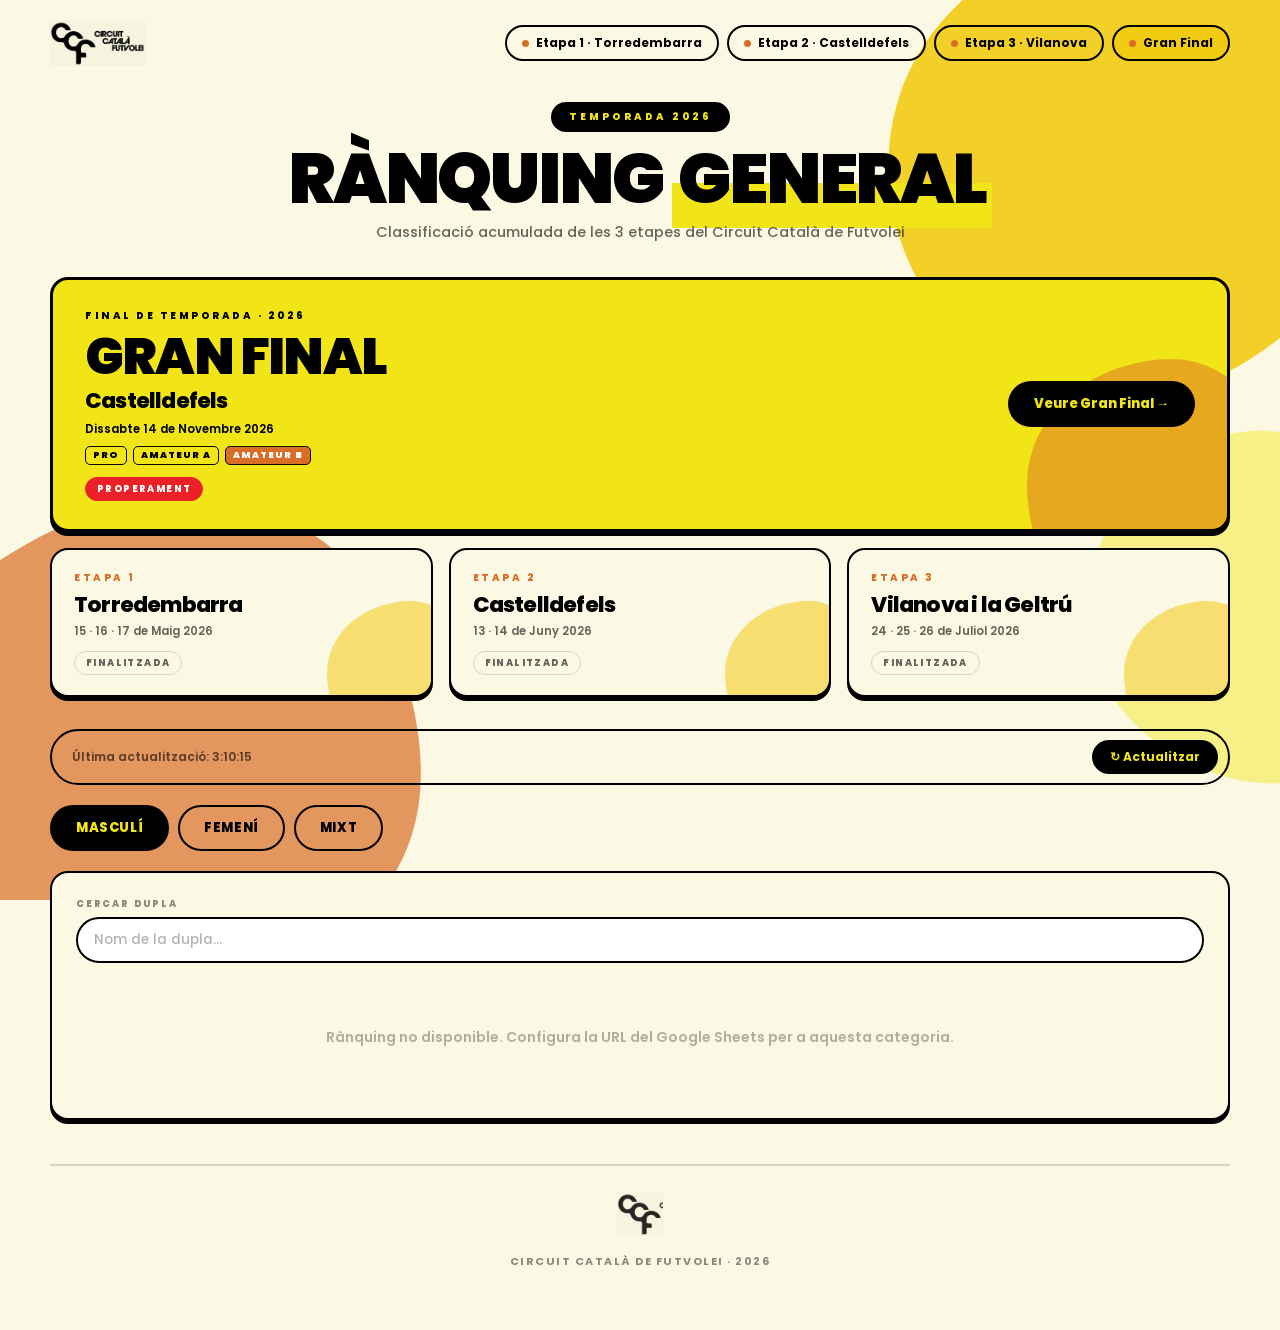
==== commit d44be297: "Add files via upload" ====
--- a/index.html
+++ b/index.html
@@ -10,6 +10,16 @@
 <link rel="preconnect" href="https://fonts.gstatic.com" crossorigin>
 <link href="https://fonts.googleapis.com/css2?family=Poppins:wght@500;600;700;800;900&display=swap" rel="stylesheet">
 <link rel="stylesheet" href="ccf.css">
+<style>
+.final-card{display:flex;align-items:center;justify-content:space-between;gap:20px;flex-wrap:wrap;background:var(--lemon);border:3px solid var(--ink);border-radius:var(--radius);padding:28px 32px;margin-bottom:16px;text-decoration:none;color:var(--ink);box-shadow:var(--shadow);position:relative;overflow:hidden;transition:transform .18s,box-shadow .18s}
+.final-card::after{content:'';position:absolute;right:-60px;bottom:-90px;width:260px;height:260px;background:var(--orange);border-radius:56% 44% 62% 38%/48% 58% 42% 52%;opacity:.5;z-index:0}
+.final-card>*{position:relative;z-index:1}
+.final-card:hover{transform:translate(-2px,-3px);box-shadow:var(--shadow-hover)}
+.final-txt{display:flex;flex-direction:column;gap:8px}
+.final-title{font-size:clamp(2rem,5vw,3.2rem);font-weight:900;letter-spacing:-1.8px;text-transform:uppercase;line-height:.95}
+.final-cats{display:flex;gap:6px;flex-wrap:wrap}
+.final-cta{background:var(--ink);color:var(--lemon);font-weight:800;font-size:13px;padding:13px 26px;border-radius:40px;white-space:nowrap}
+</style>
 </head>
 <body>
 
@@ -38,6 +48,7 @@
     <a href="torredembarra.html" class="nav-etapa-btn"><span class="dot"></span>Etapa 1 · Torredembarra</a>
     <a href="castelldefels.html" class="nav-etapa-btn"><span class="dot"></span>Etapa 2 · Castelldefels</a>
     <a href="vilanova.html" class="nav-etapa-btn"><span class="dot"></span>Etapa 3 · Vilanova</a>
+    <a href="granfinal.html" class="nav-etapa-btn" style="background:var(--gold)"><span class="dot"></span>Gran Final</a>
   </div>
 </nav>
 
@@ -47,6 +58,19 @@
   <h1 class="page-title">Rànquing <span class="hl">General</span></h1>
   <p class="page-sub">Classificació acumulada de les 3 etapes del Circuit Català de Futvolei</p>
 </div>
+
+<!-- ── GRAN FINAL ──────────────────────────────── -->
+<a href="granfinal.html" class="final-card">
+  <div class="final-txt">
+    <span class="etapa-num" style="color:var(--ink)">Final de temporada · 2026</span>
+    <span class="final-title">Gran Final</span>
+    <span class="etapa-city">Castelldefels</span>
+    <span class="etapa-date" style="color:var(--ink)">Dissabte 14 de Novembre 2026</span>
+    <span class="final-cats"><span class="dest-pill dest-a">Pro</span><span class="dest-pill dest-a">Amateur A</span><span class="dest-pill dest-b">Amateur B</span></span>
+    <span class="etapa-status live">Properament</span>
+  </div>
+  <span class="final-cta">Veure Gran Final →</span>
+</a>
 
 <!-- ── ETAPES CARDS ────────────────────────────── -->
 <div class="etapes-grid">
@@ -62,11 +86,11 @@
     <span class="etapa-date">13 · 14 de Juny 2026</span>
     <span class="etapa-status done">Finalitzada</span>
   </a>
-  <a href="vilanova.html" class="etapa-card active-etapa">
+  <a href="vilanova.html" class="etapa-card">
     <span class="etapa-num">Etapa 3</span>
     <span class="etapa-city">Vilanova i la Geltrú</span>
     <span class="etapa-date">24 · 25 · 26 de Juliol 2026</span>
-    <span class="etapa-status live">En curs</span>
+    <span class="etapa-status done">Finalitzada</span>
   </a>
 </div>
 
--- a/ccf.css
+++ b/ccf.css
@@ -95,6 +95,11 @@
   padding:6px 15px;border-radius:40px;margin-top:12px;margin-left:6px;
 }
 .live-dot{width:7px;height:7px;background:#fff;border-radius:50%;animation:pulse 1.5s infinite}
+.done-badge{
+  display:inline-flex;align-items:center;gap:7px;background:transparent;
+  border:2px solid var(--ink-15);color:var(--ink-60);font-size:12px;font-weight:700;
+  padding:6px 15px;border-radius:40px;margin-top:12px;margin-left:6px;
+}
 @keyframes pulse{0%,100%{opacity:1}50%{opacity:.25}}
 
 /* ── ETAPES CARDS ──────────────────────────────────────── */
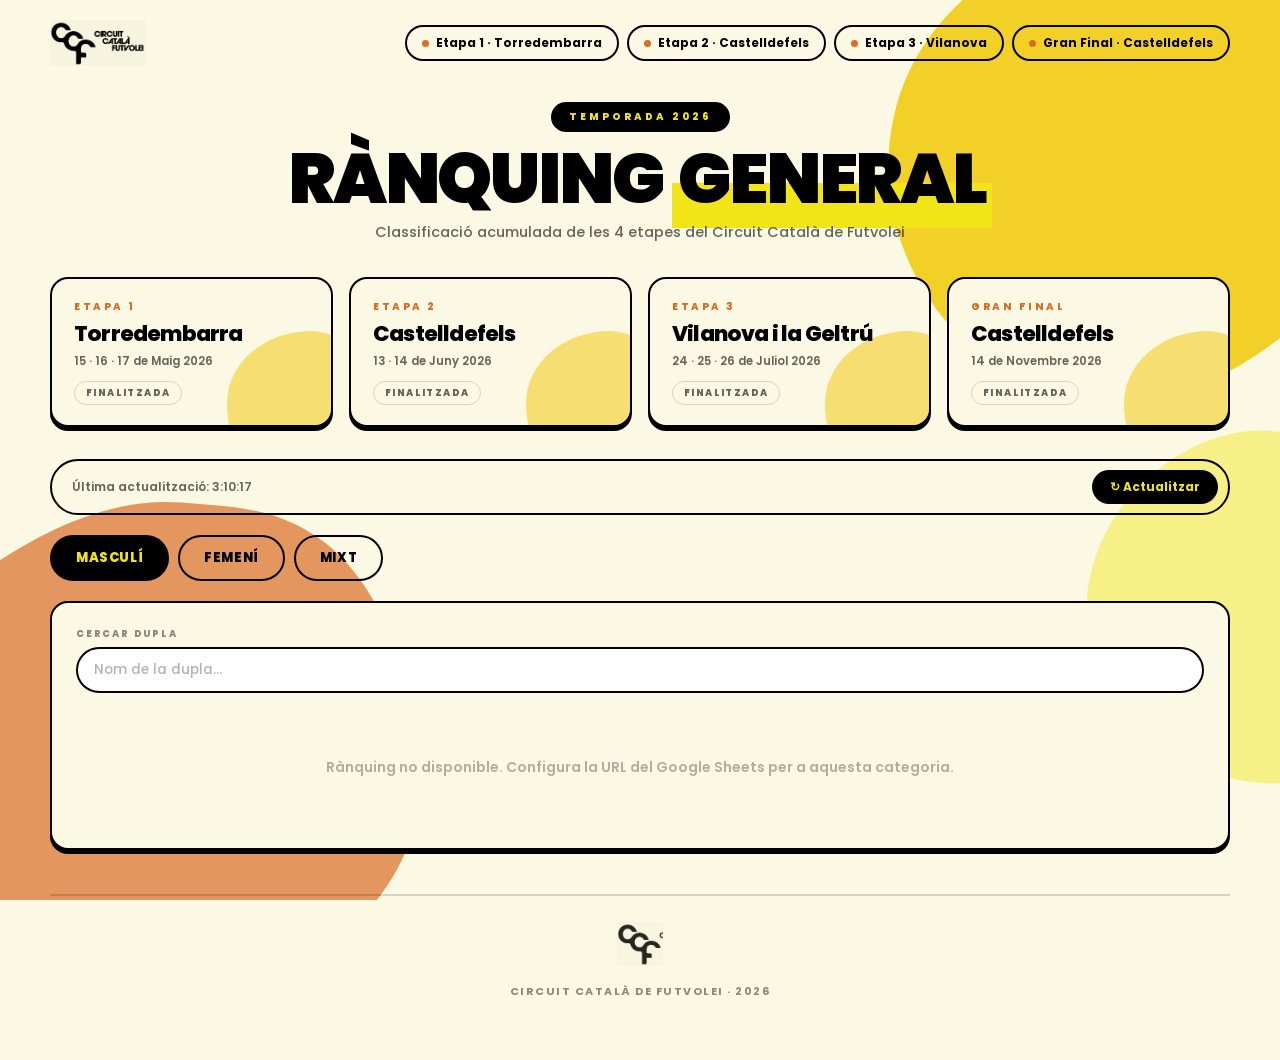
==== commit 007dc593: "Add files via upload" ====
--- a/index.html
+++ b/index.html
@@ -4,22 +4,13 @@
 <meta charset="UTF-8">
 <meta name="viewport" content="width=device-width, initial-scale=1.0">
 <title>Rànquing General – Circuit Català de Futvolei 2026</title>
-<meta name="description" content="Rànquing general del Circuit Català de Futvolei 2026. Classificació acumulada de les etapes de Torredembarra, Castelldefels i Vilanova.">
+<meta name="description" content="Rànquing general del Circuit Català de Futvolei 2026. Classificació acumulada de les etapes de Torredembarra, Castelldefels, Vilanova i Gran Final.">
 <meta name="theme-color" content="#FBF9E4">
 <link rel="preconnect" href="https://fonts.googleapis.com">
 <link rel="preconnect" href="https://fonts.gstatic.com" crossorigin>
 <link href="https://fonts.googleapis.com/css2?family=Poppins:wght@500;600;700;800;900&display=swap" rel="stylesheet">
 <link rel="stylesheet" href="ccf.css">
-<style>
-.final-card{display:flex;align-items:center;justify-content:space-between;gap:20px;flex-wrap:wrap;background:var(--lemon);border:3px solid var(--ink);border-radius:var(--radius);padding:28px 32px;margin-bottom:16px;text-decoration:none;color:var(--ink);box-shadow:var(--shadow);position:relative;overflow:hidden;transition:transform .18s,box-shadow .18s}
-.final-card::after{content:'';position:absolute;right:-60px;bottom:-90px;width:260px;height:260px;background:var(--orange);border-radius:56% 44% 62% 38%/48% 58% 42% 52%;opacity:.5;z-index:0}
-.final-card>*{position:relative;z-index:1}
-.final-card:hover{transform:translate(-2px,-3px);box-shadow:var(--shadow-hover)}
-.final-txt{display:flex;flex-direction:column;gap:8px}
-.final-title{font-size:clamp(2rem,5vw,3.2rem);font-weight:900;letter-spacing:-1.8px;text-transform:uppercase;line-height:.95}
-.final-cats{display:flex;gap:6px;flex-wrap:wrap}
-.final-cta{background:var(--ink);color:var(--lemon);font-weight:800;font-size:13px;padding:13px 26px;border-radius:40px;white-space:nowrap}
-</style>
+<style>.etapes-grid{grid-template-columns:repeat(4,1fr)}@media(max-width:900px){.etapes-grid{grid-template-columns:1fr 1fr}}@media(max-width:560px){.etapes-grid{grid-template-columns:1fr}}</style>
 </head>
 <body>
 
@@ -48,7 +39,7 @@
     <a href="torredembarra.html" class="nav-etapa-btn"><span class="dot"></span>Etapa 1 · Torredembarra</a>
     <a href="castelldefels.html" class="nav-etapa-btn"><span class="dot"></span>Etapa 2 · Castelldefels</a>
     <a href="vilanova.html" class="nav-etapa-btn"><span class="dot"></span>Etapa 3 · Vilanova</a>
-    <a href="granfinal.html" class="nav-etapa-btn" style="background:var(--gold)"><span class="dot"></span>Gran Final</a>
+    <a href="granfinal.html" class="nav-etapa-btn"><span class="dot"></span>Gran Final · Castelldefels</a>
   </div>
 </nav>
 
@@ -56,21 +47,8 @@
 <div class="page-header">
   <div><span class="circuit-badge">Temporada 2026</span></div>
   <h1 class="page-title">Rànquing <span class="hl">General</span></h1>
-  <p class="page-sub">Classificació acumulada de les 3 etapes del Circuit Català de Futvolei</p>
-</div>
-
-<!-- ── GRAN FINAL ──────────────────────────────── -->
-<a href="granfinal.html" class="final-card">
-  <div class="final-txt">
-    <span class="etapa-num" style="color:var(--ink)">Final de temporada · 2026</span>
-    <span class="final-title">Gran Final</span>
-    <span class="etapa-city">Castelldefels</span>
-    <span class="etapa-date" style="color:var(--ink)">Dissabte 14 de Novembre 2026</span>
-    <span class="final-cats"><span class="dest-pill dest-a">Pro</span><span class="dest-pill dest-a">Amateur A</span><span class="dest-pill dest-b">Amateur B</span></span>
-    <span class="etapa-status live">Properament</span>
-  </div>
-  <span class="final-cta">Veure Gran Final →</span>
-</a>
+  <p class="page-sub">Classificació acumulada de les 4 etapes del Circuit Català de Futvolei</p>
+</div>
 
 <!-- ── ETAPES CARDS ────────────────────────────── -->
 <div class="etapes-grid">
@@ -90,6 +68,12 @@
     <span class="etapa-num">Etapa 3</span>
     <span class="etapa-city">Vilanova i la Geltrú</span>
     <span class="etapa-date">24 · 25 · 26 de Juliol 2026</span>
+    <span class="etapa-status done">Finalitzada</span>
+  </a>
+  <a href="granfinal.html" class="etapa-card">
+    <span class="etapa-num">Gran Final</span>
+    <span class="etapa-city">Castelldefels</span>
+    <span class="etapa-date">14 de Novembre 2026</span>
     <span class="etapa-status done">Finalitzada</span>
   </a>
 </div>
@@ -196,10 +180,10 @@
   for(const row of rows){
     const nom = row.jugador || row.dupla || row.parella || '';
     if(!nom) continue;
-    const e1=toNum(row.etapa_1), e2=toNum(row.etapa_2), e3=toNum(row.etapa_3);
+    const e1=toNum(row.etapa_1), e2=toNum(row.etapa_2), e3=toNum(row.etapa_3), e4=toNum(row.etapa_4);
     let total=toNum(row.total);
-    if(total===null) total=(e1||0)+(e2||0)+(e3||0);
-    out.push({ dupla: nom, etapa_1:e1, etapa_2:e2, etapa_3:e3, total });
+    if(total===null) total=(e1||0)+(e2||0)+(e3||0)+(e4||0);
+    out.push({ dupla: nom, etapa_1:e1, etapa_2:e2, etapa_3:e3, etapa_4:e4, total });
   }
   return out.sort((a,b)=>(b.total||0)-(a.total||0));
 }
@@ -211,6 +195,7 @@
   const d1=(b.etapa_1||0)-(a.etapa_1||0); if(d1) return d1;
   const d2=(b.etapa_2||0)-(a.etapa_2||0); if(d2) return d2;
   const d3=(b.etapa_3||0)-(a.etapa_3||0); if(d3) return d3;
+  const d4=(b.etapa_4||0)-(a.etapa_4||0); if(d4) return d4;
   return 0;
 }
 function assignRanks(list){
@@ -279,6 +264,7 @@
       <td class="num">${cell(d.etapa_1)}</td>
       <td class="num">${cell(d.etapa_2)}</td>
       <td class="num">${cell(d.etapa_3)}</td>
+      <td class="num">${cell(d.etapa_4)}</td>
       <td class="num pts-col">${(d.total||0).toLocaleString()}</td>
     </tr>`;
   }).join('');
@@ -294,6 +280,7 @@
         <th class="num" onclick="sortBy('etapa_1')">E1${arrow('etapa_1')}<br><small>Torredembarra</small></th>
         <th class="num" onclick="sortBy('etapa_2')">E2${arrow('etapa_2')}<br><small>Castelldefels</small></th>
         <th class="num" onclick="sortBy('etapa_3')">E3${arrow('etapa_3')}<br><small>Vilanova</small></th>
+        <th class="num" onclick="sortBy('etapa_4')">E4${arrow('etapa_4')}<br><small>Gran Final</small></th>
         <th class="num" onclick="sortBy('total')">Total${arrow('total')}</th>
       </tr></thead>
       <tbody>${rows}</tbody>
